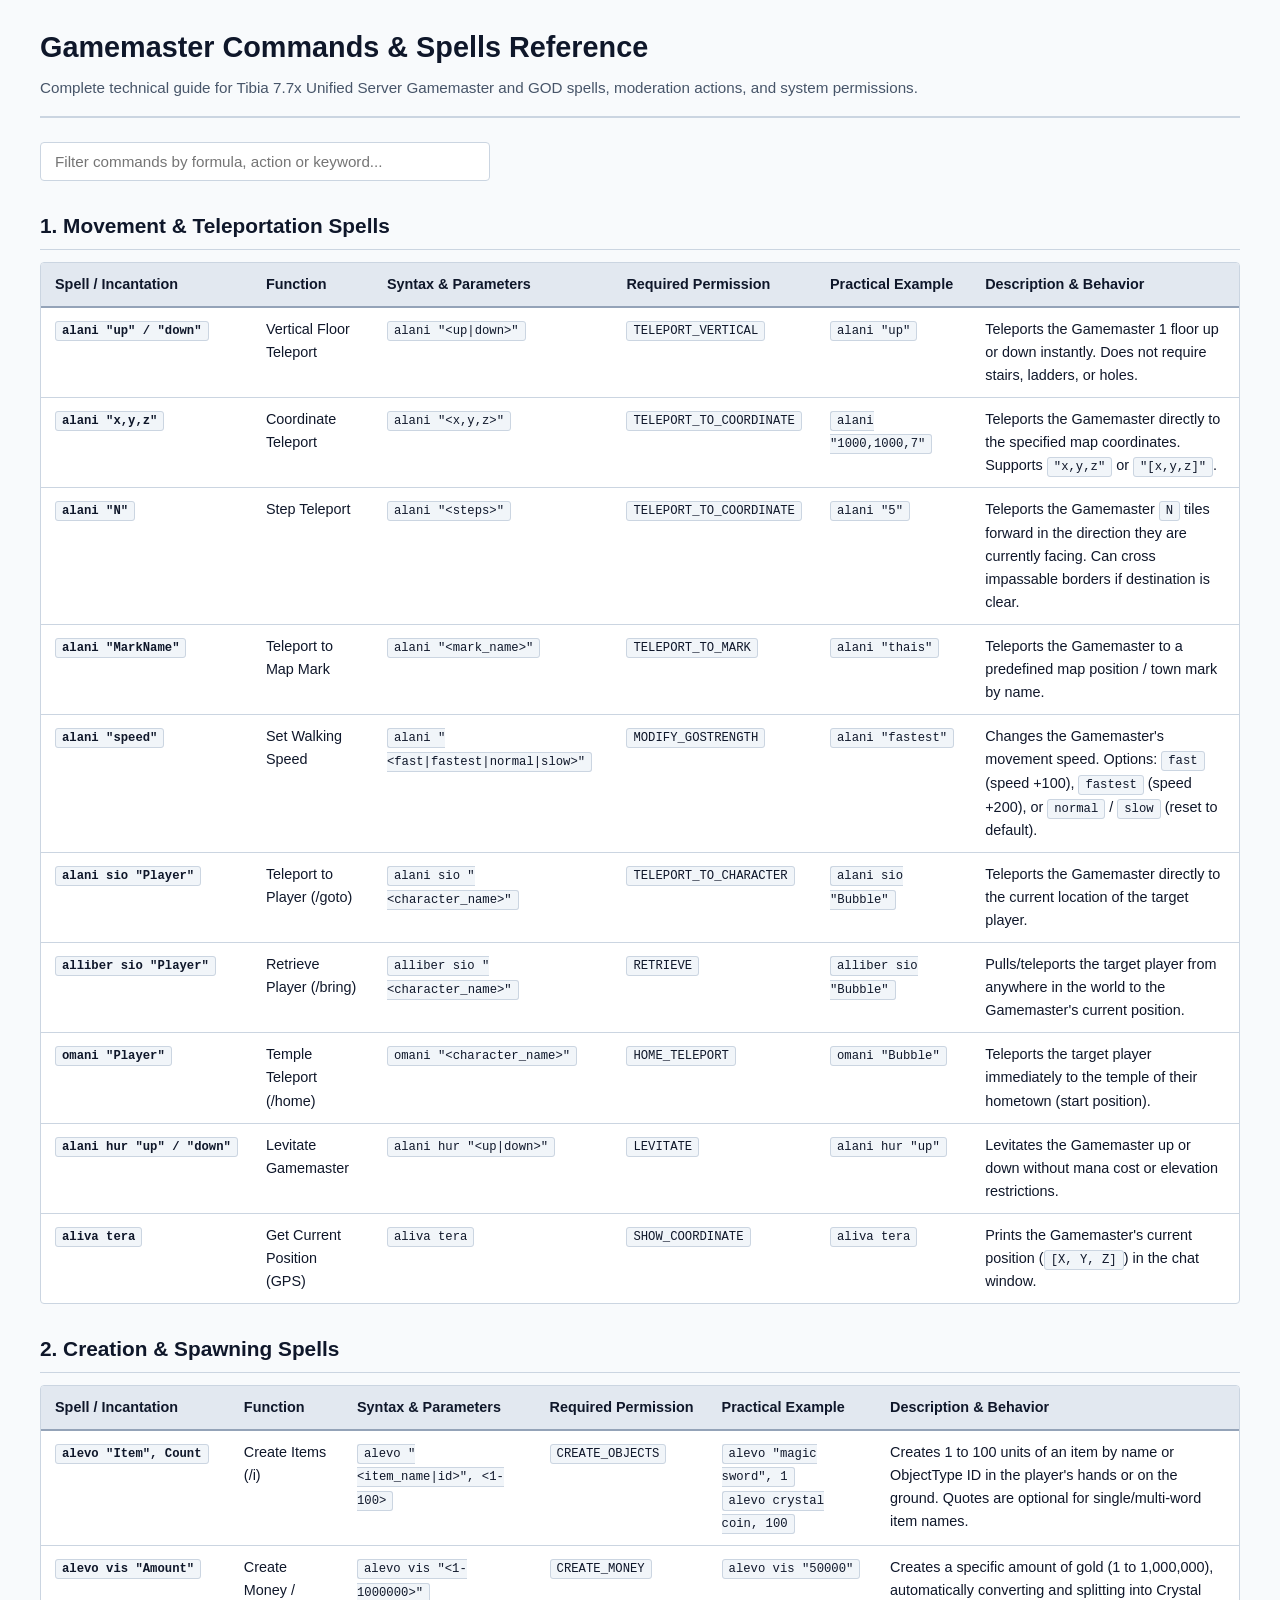
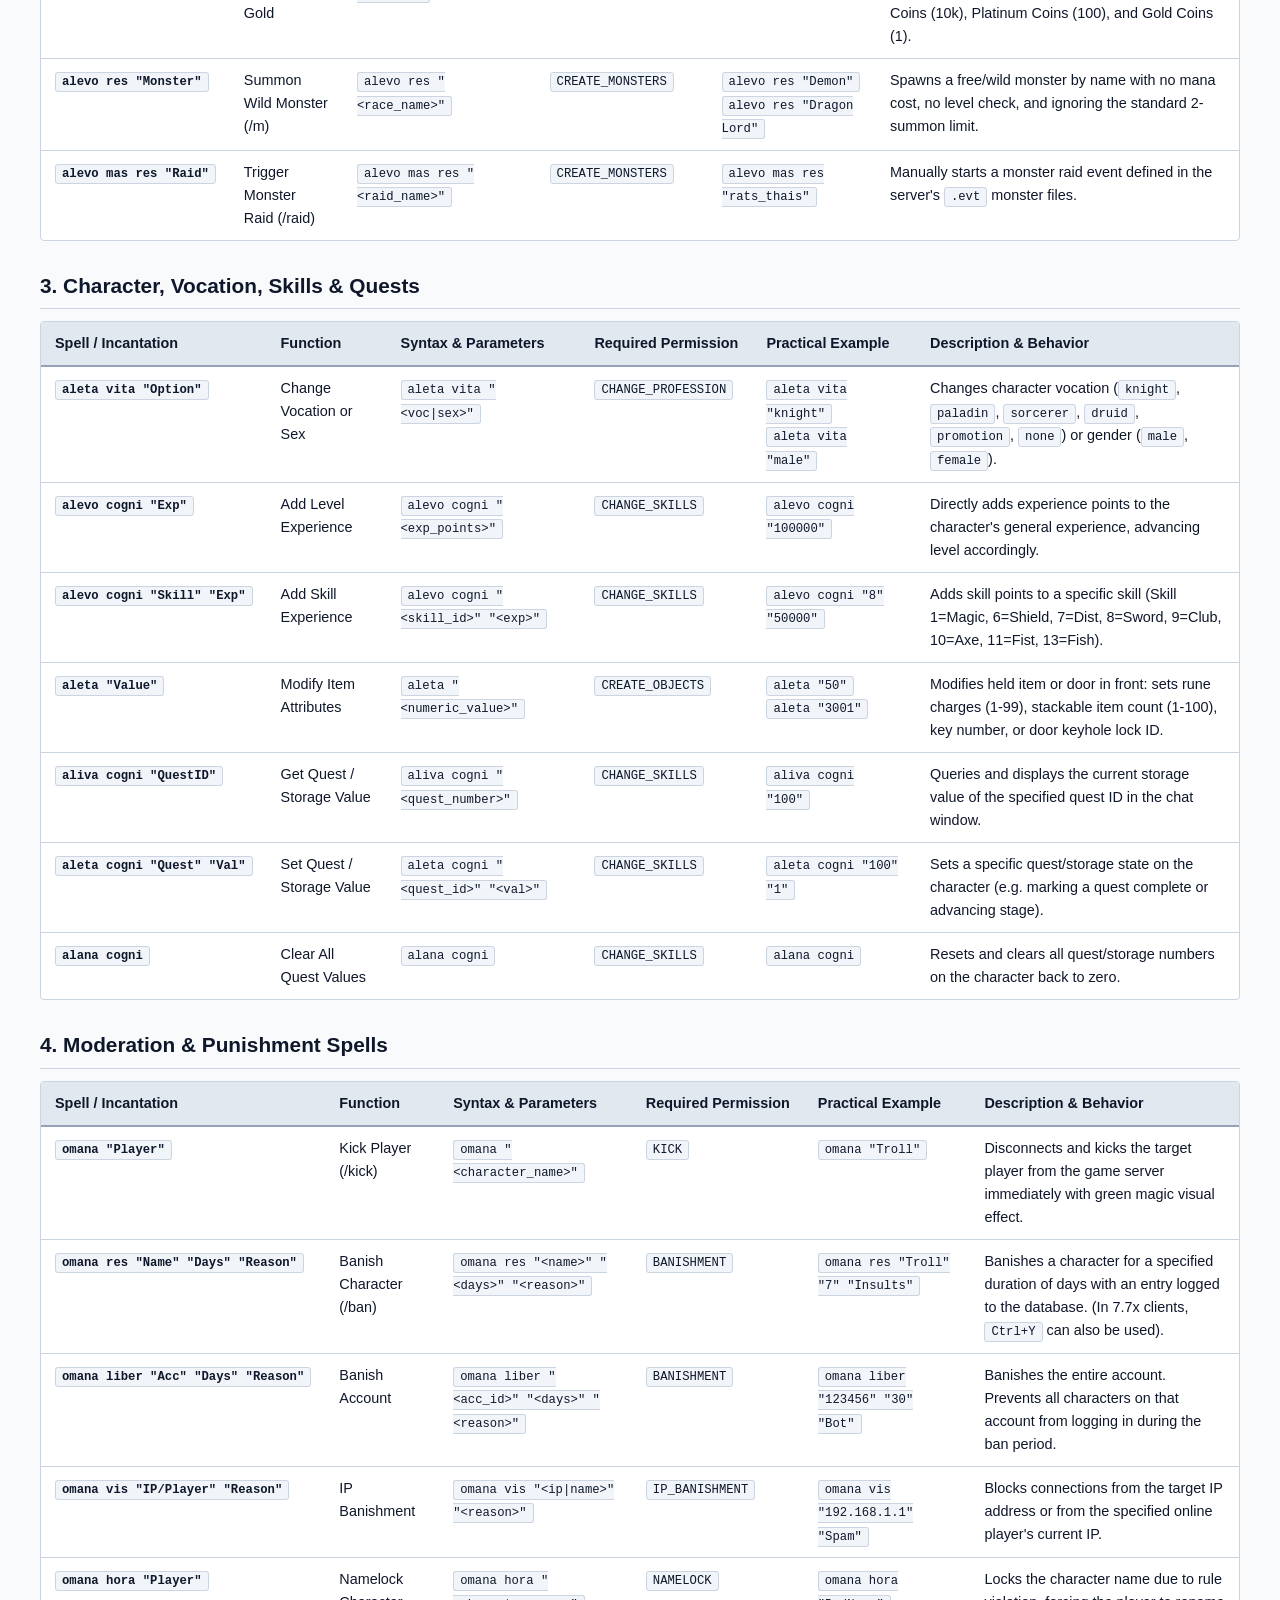
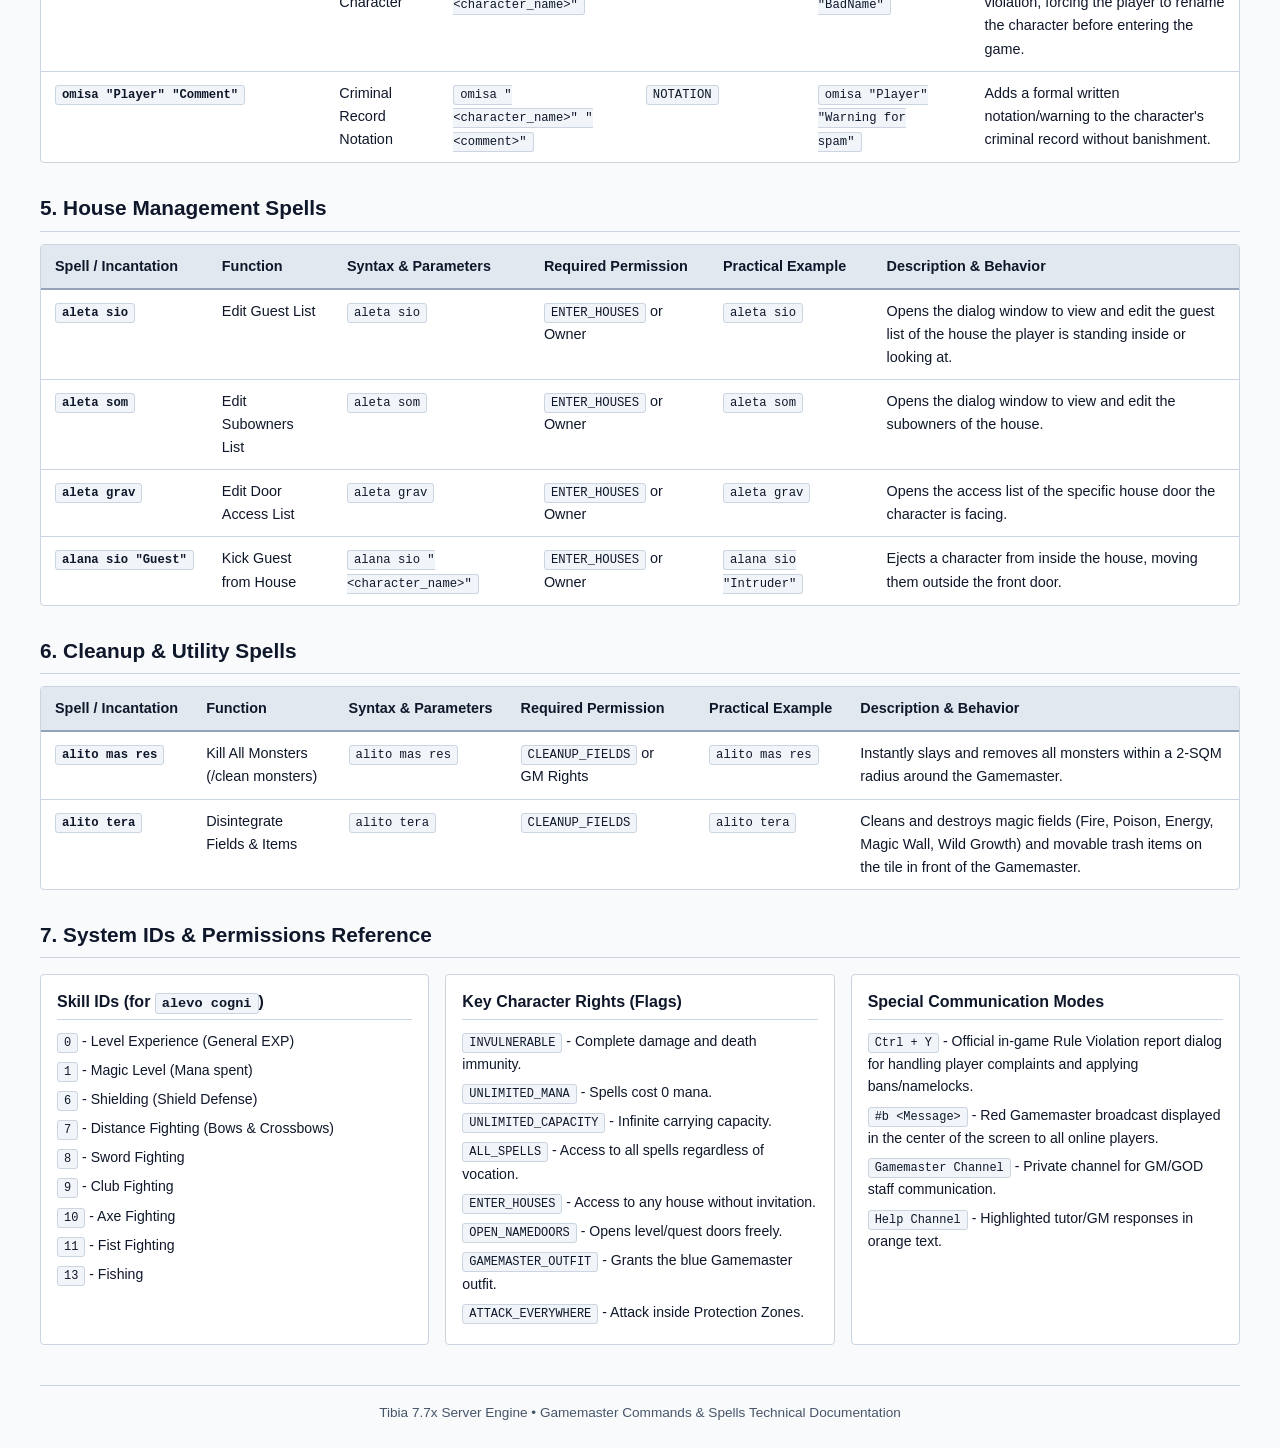
==== docs/gm_commands_guide.html @ 1a080bdd "add: gamemaster commands guide" ====
<!DOCTYPE html>
<html lang="en">
<head>
    <meta charset="UTF-8">
    <meta name="viewport" content="width=device-width, initial-scale=1.0">
    <title>Gamemaster Commands and Spells Reference - Tibia 7.7x Server</title>
    <style>
        :root {
            --bg-body: #f8fafc;
            --bg-card: #ffffff;
            --border-color: #cbd5e1;
            --border-header: #94a3b8;
            --text-main: #0f172a;
            --text-muted: #475569;
            --code-bg: #f1f5f9;
            --code-color: #0f172a;
            --highlight-bg: #e2e8f0;
            --accent: #2563eb;
        }

        @media (prefers-color-scheme: dark) {
            :root {
                --bg-body: #0f172a;
                --bg-card: #1e293b;
                --border-color: #334155;
                --border-header: #475569;
                --text-main: #f8fafc;
                --text-muted: #94a3b8;
                --code-bg: #0f172a;
                --code-color: #38bdf8;
                --highlight-bg: #334155;
                --accent: #60a5fa;
            }
        }

        * {
            box-sizing: border-box;
            margin: 0;
            padding: 0;
        }

        body {
            font-family: -apple-system, BlinkMacSystemFont, "Segoe UI", Roboto, Helvetica, Arial, sans-serif;
            background-color: var(--bg-body);
            color: var(--text-main);
            line-height: 1.6;
            padding: 24px 16px;
        }

        .container {
            max-width: 1200px;
            margin: 0 auto;
        }

        header {
            margin-bottom: 24px;
            padding-bottom: 16px;
            border-bottom: 2px solid var(--border-color);
        }

        h1 {
            font-size: 1.8rem;
            margin-bottom: 6px;
            color: var(--text-main);
        }

        .subtitle {
            color: var(--text-muted);
            font-size: 0.95rem;
        }

        .search-box {
            margin: 16px 0 24px;
        }

        .search-input {
            width: 100%;
            max-width: 450px;
            padding: 10px 14px;
            font-size: 0.95rem;
            border: 1px solid var(--border-color);
            border-radius: 4px;
            background-color: var(--bg-card);
            color: var(--text-main);
        }

        .section-title {
            font-size: 1.3rem;
            margin: 28px 0 12px;
            padding-bottom: 6px;
            border-bottom: 1px solid var(--border-color);
            color: var(--text-main);
        }

        .table-responsive {
            width: 100%;
            overflow-x: auto;
            margin-bottom: 24px;
            border: 1px solid var(--border-color);
            border-radius: 4px;
            background-color: var(--bg-card);
        }

        table {
            width: 100%;
            border-collapse: collapse;
            font-size: 0.9rem;
            text-align: left;
        }

        th {
            background-color: var(--highlight-bg);
            color: var(--text-main);
            padding: 10px 14px;
            font-weight: 600;
            border-bottom: 2px solid var(--border-header);
            white-space: nowrap;
        }

        td {
            padding: 10px 14px;
            border-bottom: 1px solid var(--border-color);
            vertical-align: top;
        }

        tr:last-child td {
            border-bottom: none;
        }

        tr:hover {
            background-color: var(--highlight-bg);
        }

        code {
            font-family: "SFMono-Regular", Consolas, "Liberation Mono", Menlo, Courier, monospace;
            background-color: var(--code-bg);
            color: var(--code-color);
            padding: 2px 6px;
            border-radius: 3px;
            font-size: 0.85em;
            border: 1px solid var(--border-color);
        }

        .formula {
            font-weight: 700;
            white-space: nowrap;
        }

        .note {
            color: var(--text-muted);
            font-size: 0.85rem;
            margin-top: 4px;
        }

        .ref-grid {
            display: grid;
            grid-template-columns: repeat(auto-fit, minmax(280px, 1fr));
            gap: 16px;
            margin-top: 16px;
        }

        .ref-card {
            background-color: var(--bg-card);
            border: 1px solid var(--border-color);
            border-radius: 4px;
            padding: 14px 16px;
        }

        .ref-card h3 {
            font-size: 1rem;
            margin-bottom: 10px;
            border-bottom: 1px solid var(--border-color);
            padding-bottom: 4px;
        }

        .ref-card ul {
            list-style: none;
            font-size: 0.88rem;
        }

        .ref-card li {
            margin-bottom: 6px;
        }

        footer {
            margin-top: 40px;
            padding-top: 16px;
            border-top: 1px solid var(--border-color);
            text-align: center;
            font-size: 0.85rem;
            color: var(--text-muted);
        }
    </style>
</head>
<body>

    <div class="container">
        <header>
            <h1>Gamemaster Commands & Spells Reference</h1>
            <p class="subtitle">Complete technical guide for Tibia 7.7x Unified Server Gamemaster and GOD spells, moderation actions, and system permissions.</p>
        </header>

        <div class="search-box">
            <input type="text" id="searchInput" class="search-input" placeholder="Filter commands by formula, action or keyword..." oninput="filterTable()">
        </div>

        <!-- 1. TELEPORTATION & MOVEMENT -->
        <h2 class="section-title">1. Movement & Teleportation Spells</h2>
        <div class="table-responsive">
            <table class="data-table">
                <thead>
                    <tr>
                        <th>Spell / Incantation</th>
                        <th>Function</th>
                        <th>Syntax & Parameters</th>
                        <th>Required Permission</th>
                        <th>Practical Example</th>
                        <th>Description & Behavior</th>
                    </tr>
                </thead>
                <tbody>
                    <tr>
                        <td class="formula"><code>alani "up" / "down"</code></td>
                        <td>Vertical Floor Teleport</td>
                        <td><code>alani "&lt;up|down&gt;"</code></td>
                        <td><code>TELEPORT_VERTICAL</code></td>
                        <td><code>alani "up"</code></td>
                        <td>Teleports the Gamemaster 1 floor up or down instantly. Does not require stairs, ladders, or holes.</td>
                    </tr>
                    <tr>
                        <td class="formula"><code>alani "x,y,z"</code></td>
                        <td>Coordinate Teleport</td>
                        <td><code>alani "&lt;x,y,z&gt;"</code></td>
                        <td><code>TELEPORT_TO_COORDINATE</code></td>
                        <td><code>alani "1000,1000,7"</code></td>
                        <td>Teleports the Gamemaster directly to the specified map coordinates. Supports <code>"x,y,z"</code> or <code>"[x,y,z]"</code>.</td>
                    </tr>
                    <tr>
                        <td class="formula"><code>alani "N"</code></td>
                        <td>Step Teleport</td>
                        <td><code>alani "&lt;steps&gt;"</code></td>
                        <td><code>TELEPORT_TO_COORDINATE</code></td>
                        <td><code>alani "5"</code></td>
                        <td>Teleports the Gamemaster <code>N</code> tiles forward in the direction they are currently facing. Can cross impassable borders if destination is clear.</td>
                    </tr>
                    <tr>
                        <td class="formula"><code>alani "MarkName"</code></td>
                        <td>Teleport to Map Mark</td>
                        <td><code>alani "&lt;mark_name&gt;"</code></td>
                        <td><code>TELEPORT_TO_MARK</code></td>
                        <td><code>alani "thais"</code></td>
                        <td>Teleports the Gamemaster to a predefined map position / town mark by name.</td>
                    </tr>
                    <tr>
                        <td class="formula"><code>alani "speed"</code></td>
                        <td>Set Walking Speed</td>
                        <td><code>alani "&lt;fast|fastest|normal|slow&gt;"</code></td>
                        <td><code>MODIFY_GOSTRENGTH</code></td>
                        <td><code>alani "fastest"</code></td>
                        <td>Changes the Gamemaster's movement speed. Options: <code>fast</code> (speed +100), <code>fastest</code> (speed +200), or <code>normal</code> / <code>slow</code> (reset to default).</td>
                    </tr>
                    <tr>
                        <td class="formula"><code>alani sio "Player"</code></td>
                        <td>Teleport to Player (/goto)</td>
                        <td><code>alani sio "&lt;character_name&gt;"</code></td>
                        <td><code>TELEPORT_TO_CHARACTER</code></td>
                        <td><code>alani sio "Bubble"</code></td>
                        <td>Teleports the Gamemaster directly to the current location of the target player.</td>
                    </tr>
                    <tr>
                        <td class="formula"><code>alliber sio "Player"</code></td>
                        <td>Retrieve Player (/bring)</td>
                        <td><code>alliber sio "&lt;character_name&gt;"</code></td>
                        <td><code>RETRIEVE</code></td>
                        <td><code>alliber sio "Bubble"</code></td>
                        <td>Pulls/teleports the target player from anywhere in the world to the Gamemaster's current position.</td>
                    </tr>
                    <tr>
                        <td class="formula"><code>omani "Player"</code></td>
                        <td>Temple Teleport (/home)</td>
                        <td><code>omani "&lt;character_name&gt;"</code></td>
                        <td><code>HOME_TELEPORT</code></td>
                        <td><code>omani "Bubble"</code></td>
                        <td>Teleports the target player immediately to the temple of their hometown (start position).</td>
                    </tr>
                    <tr>
                        <td class="formula"><code>alani hur "up" / "down"</code></td>
                        <td>Levitate Gamemaster</td>
                        <td><code>alani hur "&lt;up|down&gt;"</code></td>
                        <td><code>LEVITATE</code></td>
                        <td><code>alani hur "up"</code></td>
                        <td>Levitates the Gamemaster up or down without mana cost or elevation restrictions.</td>
                    </tr>
                    <tr>
                        <td class="formula"><code>aliva tera</code></td>
                        <td>Get Current Position (GPS)</td>
                        <td><code>aliva tera</code></td>
                        <td><code>SHOW_COORDINATE</code></td>
                        <td><code>aliva tera</code></td>
                        <td>Prints the Gamemaster's current position (<code>[X, Y, Z]</code>) in the chat window.</td>
                    </tr>
                </tbody>
            </table>
        </div>

        <!-- 2. CREATION & SPAWNING -->
        <h2 class="section-title">2. Creation & Spawning Spells</h2>
        <div class="table-responsive">
            <table class="data-table">
                <thead>
                    <tr>
                        <th>Spell / Incantation</th>
                        <th>Function</th>
                        <th>Syntax & Parameters</th>
                        <th>Required Permission</th>
                        <th>Practical Example</th>
                        <th>Description & Behavior</th>
                    </tr>
                </thead>
                <tbody>
                    <tr>
                        <td class="formula"><code>alevo "Item", Count</code></td>
                        <td>Create Items (/i)</td>
                        <td><code>alevo "&lt;item_name|id&gt;", &lt;1-100&gt;</code></td>
                        <td><code>CREATE_OBJECTS</code></td>
                        <td><code>alevo "magic sword", 1</code><br><code>alevo crystal coin, 100</code></td>
                        <td>Creates 1 to 100 units of an item by name or ObjectType ID in the player's hands or on the ground. Quotes are optional for single/multi-word item names.</td>
                    </tr>
                    <tr>
                        <td class="formula"><code>alevo vis "Amount"</code></td>
                        <td>Create Money / Gold</td>
                        <td><code>alevo vis "&lt;1-1000000&gt;"</code></td>
                        <td><code>CREATE_MONEY</code></td>
                        <td><code>alevo vis "50000"</code></td>
                        <td>Creates a specific amount of gold (1 to 1,000,000), automatically converting and splitting into Crystal Coins (10k), Platinum Coins (100), and Gold Coins (1).</td>
                    </tr>
                    <tr>
                        <td class="formula"><code>alevo res "Monster"</code></td>
                        <td>Summon Wild Monster (/m)</td>
                        <td><code>alevo res "&lt;race_name&gt;"</code></td>
                        <td><code>CREATE_MONSTERS</code></td>
                        <td><code>alevo res "Demon"</code><br><code>alevo res "Dragon Lord"</code></td>
                        <td>Spawns a free/wild monster by name with no mana cost, no level check, and ignoring the standard 2-summon limit.</td>
                    </tr>
                    <tr>
                        <td class="formula"><code>alevo mas res "Raid"</code></td>
                        <td>Trigger Monster Raid (/raid)</td>
                        <td><code>alevo mas res "&lt;raid_name&gt;"</code></td>
                        <td><code>CREATE_MONSTERS</code></td>
                        <td><code>alevo mas res "rats_thais"</code></td>
                        <td>Manually starts a monster raid event defined in the server's <code>.evt</code> monster files.</td>
                    </tr>
                </tbody>
            </table>
        </div>

        <!-- 3. CHARACTER, VOCATION, SKILLS & QUESTS -->
        <h2 class="section-title">3. Character, Vocation, Skills & Quests</h2>
        <div class="table-responsive">
            <table class="data-table">
                <thead>
                    <tr>
                        <th>Spell / Incantation</th>
                        <th>Function</th>
                        <th>Syntax & Parameters</th>
                        <th>Required Permission</th>
                        <th>Practical Example</th>
                        <th>Description & Behavior</th>
                    </tr>
                </thead>
                <tbody>
                    <tr>
                        <td class="formula"><code>aleta vita "Option"</code></td>
                        <td>Change Vocation or Sex</td>
                        <td><code>aleta vita "&lt;voc|sex&gt;"</code></td>
                        <td><code>CHANGE_PROFESSION</code></td>
                        <td><code>aleta vita "knight"</code><br><code>aleta vita "male"</code></td>
                        <td>Changes character vocation (<code>knight</code>, <code>paladin</code>, <code>sorcerer</code>, <code>druid</code>, <code>promotion</code>, <code>none</code>) or gender (<code>male</code>, <code>female</code>).</td>
                    </tr>
                    <tr>
                        <td class="formula"><code>alevo cogni "Exp"</code></td>
                        <td>Add Level Experience</td>
                        <td><code>alevo cogni "&lt;exp_points&gt;"</code></td>
                        <td><code>CHANGE_SKILLS</code></td>
                        <td><code>alevo cogni "100000"</code></td>
                        <td>Directly adds experience points to the character's general experience, advancing level accordingly.</td>
                    </tr>
                    <tr>
                        <td class="formula"><code>alevo cogni "Skill" "Exp"</code></td>
                        <td>Add Skill Experience</td>
                        <td><code>alevo cogni "&lt;skill_id&gt;" "&lt;exp&gt;"</code></td>
                        <td><code>CHANGE_SKILLS</code></td>
                        <td><code>alevo cogni "8" "50000"</code></td>
                        <td>Adds skill points to a specific skill (Skill 1=Magic, 6=Shield, 7=Dist, 8=Sword, 9=Club, 10=Axe, 11=Fist, 13=Fish).</td>
                    </tr>
                    <tr>
                        <td class="formula"><code>aleta "Value"</code></td>
                        <td>Modify Item Attributes</td>
                        <td><code>aleta "&lt;numeric_value&gt;"</code></td>
                        <td><code>CREATE_OBJECTS</code></td>
                        <td><code>aleta "50"</code><br><code>aleta "3001"</code></td>
                        <td>Modifies held item or door in front: sets rune charges (1-99), stackable item count (1-100), key number, or door keyhole lock ID.</td>
                    </tr>
                    <tr>
                        <td class="formula"><code>aliva cogni "QuestID"</code></td>
                        <td>Get Quest / Storage Value</td>
                        <td><code>aliva cogni "&lt;quest_number&gt;"</code></td>
                        <td><code>CHANGE_SKILLS</code></td>
                        <td><code>aliva cogni "100"</code></td>
                        <td>Queries and displays the current storage value of the specified quest ID in the chat window.</td>
                    </tr>
                    <tr>
                        <td class="formula"><code>aleta cogni "Quest" "Val"</code></td>
                        <td>Set Quest / Storage Value</td>
                        <td><code>aleta cogni "&lt;quest_id&gt;" "&lt;val&gt;"</code></td>
                        <td><code>CHANGE_SKILLS</code></td>
                        <td><code>aleta cogni "100" "1"</code></td>
                        <td>Sets a specific quest/storage state on the character (e.g. marking a quest complete or advancing stage).</td>
                    </tr>
                    <tr>
                        <td class="formula"><code>alana cogni</code></td>
                        <td>Clear All Quest Values</td>
                        <td><code>alana cogni</code></td>
                        <td><code>CHANGE_SKILLS</code></td>
                        <td><code>alana cogni</code></td>
                        <td>Resets and clears all quest/storage numbers on the character back to zero.</td>
                    </tr>
                </tbody>
            </table>
        </div>

        <!-- 4. MODERATION & PUNISHMENT -->
        <h2 class="section-title">4. Moderation & Punishment Spells</h2>
        <div class="table-responsive">
            <table class="data-table">
                <thead>
                    <tr>
                        <th>Spell / Incantation</th>
                        <th>Function</th>
                        <th>Syntax & Parameters</th>
                        <th>Required Permission</th>
                        <th>Practical Example</th>
                        <th>Description & Behavior</th>
                    </tr>
                </thead>
                <tbody>
                    <tr>
                        <td class="formula"><code>omana "Player"</code></td>
                        <td>Kick Player (/kick)</td>
                        <td><code>omana "&lt;character_name&gt;"</code></td>
                        <td><code>KICK</code></td>
                        <td><code>omana "Troll"</code></td>
                        <td>Disconnects and kicks the target player from the game server immediately with green magic visual effect.</td>
                    </tr>
                    <tr>
                        <td class="formula"><code>omana res "Name" "Days" "Reason"</code></td>
                        <td>Banish Character (/ban)</td>
                        <td><code>omana res "&lt;name&gt;" "&lt;days&gt;" "&lt;reason&gt;"</code></td>
                        <td><code>BANISHMENT</code></td>
                        <td><code>omana res "Troll" "7" "Insults"</code></td>
                        <td>Banishes a character for a specified duration of days with an entry logged to the database. (In 7.7x clients, <code>Ctrl+Y</code> can also be used).</td>
                    </tr>
                    <tr>
                        <td class="formula"><code>omana liber "Acc" "Days" "Reason"</code></td>
                        <td>Banish Account</td>
                        <td><code>omana liber "&lt;acc_id&gt;" "&lt;days&gt;" "&lt;reason&gt;"</code></td>
                        <td><code>BANISHMENT</code></td>
                        <td><code>omana liber "123456" "30" "Bot"</code></td>
                        <td>Banishes the entire account. Prevents all characters on that account from logging in during the ban period.</td>
                    </tr>
                    <tr>
                        <td class="formula"><code>omana vis "IP/Player" "Reason"</code></td>
                        <td>IP Banishment</td>
                        <td><code>omana vis "&lt;ip|name&gt;" "&lt;reason&gt;"</code></td>
                        <td><code>IP_BANISHMENT</code></td>
                        <td><code>omana vis "192.168.1.1" "Spam"</code></td>
                        <td>Blocks connections from the target IP address or from the specified online player's current IP.</td>
                    </tr>
                    <tr>
                        <td class="formula"><code>omana hora "Player"</code></td>
                        <td>Namelock Character</td>
                        <td><code>omana hora "&lt;character_name&gt;"</code></td>
                        <td><code>NAMELOCK</code></td>
                        <td><code>omana hora "BadName"</code></td>
                        <td>Locks the character name due to rule violation, forcing the player to rename the character before entering the game.</td>
                    </tr>
                    <tr>
                        <td class="formula"><code>omisa "Player" "Comment"</code></td>
                        <td>Criminal Record Notation</td>
                        <td><code>omisa "&lt;character_name&gt;" "&lt;comment&gt;"</code></td>
                        <td><code>NOTATION</code></td>
                        <td><code>omisa "Player" "Warning for spam"</code></td>
                        <td>Adds a formal written notation/warning to the character's criminal record without banishment.</td>
                    </tr>
                </tbody>
            </table>
        </div>

        <!-- 5. HOUSE MANAGEMENT -->
        <h2 class="section-title">5. House Management Spells</h2>
        <div class="table-responsive">
            <table class="data-table">
                <thead>
                    <tr>
                        <th>Spell / Incantation</th>
                        <th>Function</th>
                        <th>Syntax & Parameters</th>
                        <th>Required Permission</th>
                        <th>Practical Example</th>
                        <th>Description & Behavior</th>
                    </tr>
                </thead>
                <tbody>
                    <tr>
                        <td class="formula"><code>aleta sio</code></td>
                        <td>Edit Guest List</td>
                        <td><code>aleta sio</code></td>
                        <td><code>ENTER_HOUSES</code> or Owner</td>
                        <td><code>aleta sio</code></td>
                        <td>Opens the dialog window to view and edit the guest list of the house the player is standing inside or looking at.</td>
                    </tr>
                    <tr>
                        <td class="formula"><code>aleta som</code></td>
                        <td>Edit Subowners List</td>
                        <td><code>aleta som</code></td>
                        <td><code>ENTER_HOUSES</code> or Owner</td>
                        <td><code>aleta som</code></td>
                        <td>Opens the dialog window to view and edit the subowners of the house.</td>
                    </tr>
                    <tr>
                        <td class="formula"><code>aleta grav</code></td>
                        <td>Edit Door Access List</td>
                        <td><code>aleta grav</code></td>
                        <td><code>ENTER_HOUSES</code> or Owner</td>
                        <td><code>aleta grav</code></td>
                        <td>Opens the access list of the specific house door the character is facing.</td>
                    </tr>
                    <tr>
                        <td class="formula"><code>alana sio "Guest"</code></td>
                        <td>Kick Guest from House</td>
                        <td><code>alana sio "&lt;character_name&gt;"</code></td>
                        <td><code>ENTER_HOUSES</code> or Owner</td>
                        <td><code>alana sio "Intruder"</code></td>
                        <td>Ejects a character from inside the house, moving them outside the front door.</td>
                    </tr>
                </tbody>
            </table>
        </div>

        <!-- 6. CLEANUP & UTILITIES -->
        <h2 class="section-title">6. Cleanup & Utility Spells</h2>
        <div class="table-responsive">
            <table class="data-table">
                <thead>
                    <tr>
                        <th>Spell / Incantation</th>
                        <th>Function</th>
                        <th>Syntax & Parameters</th>
                        <th>Required Permission</th>
                        <th>Practical Example</th>
                        <th>Description & Behavior</th>
                    </tr>
                </thead>
                <tbody>
                    <tr>
                        <td class="formula"><code>alito mas res</code></td>
                        <td>Kill All Monsters (/clean monsters)</td>
                        <td><code>alito mas res</code></td>
                        <td><code>CLEANUP_FIELDS</code> or GM Rights</td>
                        <td><code>alito mas res</code></td>
                        <td>Instantly slays and removes all monsters within a 2-SQM radius around the Gamemaster.</td>
                    </tr>
                    <tr>
                        <td class="formula"><code>alito tera</code></td>
                        <td>Disintegrate Fields & Items</td>
                        <td><code>alito tera</code></td>
                        <td><code>CLEANUP_FIELDS</code></td>
                        <td><code>alito tera</code></td>
                        <td>Cleans and destroys magic fields (Fire, Poison, Energy, Magic Wall, Wild Growth) and movable trash items on the tile in front of the Gamemaster.</td>
                    </tr>
                </tbody>
            </table>
        </div>

        <!-- 7. TECHNICAL REFERENCE -->
        <h2 class="section-title">7. System IDs & Permissions Reference</h2>
        <div class="ref-grid">
            <div class="ref-card">
                <h3>Skill IDs (for <code>alevo cogni</code>)</h3>
                <ul>
                    <li><code>0</code> - Level Experience (General EXP)</li>
                    <li><code>1</code> - Magic Level (Mana spent)</li>
                    <li><code>6</code> - Shielding (Shield Defense)</li>
                    <li><code>7</code> - Distance Fighting (Bows & Crossbows)</li>
                    <li><code>8</code> - Sword Fighting</li>
                    <li><code>9</code> - Club Fighting</li>
                    <li><code>10</code> - Axe Fighting</li>
                    <li><code>11</code> - Fist Fighting</li>
                    <li><code>13</code> - Fishing</li>
                </ul>
            </div>

            <div class="ref-card">
                <h3>Key Character Rights (Flags)</h3>
                <ul>
                    <li><code>INVULNERABLE</code> - Complete damage and death immunity.</li>
                    <li><code>UNLIMITED_MANA</code> - Spells cost 0 mana.</li>
                    <li><code>UNLIMITED_CAPACITY</code> - Infinite carrying capacity.</li>
                    <li><code>ALL_SPELLS</code> - Access to all spells regardless of vocation.</li>
                    <li><code>ENTER_HOUSES</code> - Access to any house without invitation.</li>
                    <li><code>OPEN_NAMEDOORS</code> - Opens level/quest doors freely.</li>
                    <li><code>GAMEMASTER_OUTFIT</code> - Grants the blue Gamemaster outfit.</li>
                    <li><code>ATTACK_EVERYWHERE</code> - Attack inside Protection Zones.</li>
                </ul>
            </div>

            <div class="ref-card">
                <h3>Special Communication Modes</h3>
                <ul>
                    <li><code>Ctrl + Y</code> - Official in-game Rule Violation report dialog for handling player complaints and applying bans/namelocks.</li>
                    <li><code>#b &lt;Message&gt;</code> - Red Gamemaster broadcast displayed in the center of the screen to all online players.</li>
                    <li><code>Gamemaster Channel</code> - Private channel for GM/GOD staff communication.</li>
                    <li><code>Help Channel</code> - Highlighted tutor/GM responses in orange text.</li>
                </ul>
            </div>
        </div>

        <footer>
            <p>Tibia 7.7x Server Engine &bull; Gamemaster Commands & Spells Technical Documentation</p>
        </footer>
    </div>

    <script>
        function filterTable() {
            const query = document.getElementById('searchInput').value.trim().toLowerCase();
            const tables = document.querySelectorAll('.data-table tbody');

            tables.forEach(tbody => {
                const rows = tbody.querySelectorAll('tr');
                rows.forEach(row => {
                    const text = row.textContent.toLowerCase();
                    row.style.display = (query === '' || text.includes(query)) ? '' : 'none';
                });
            });
        }
    </script>
</body>
</html>
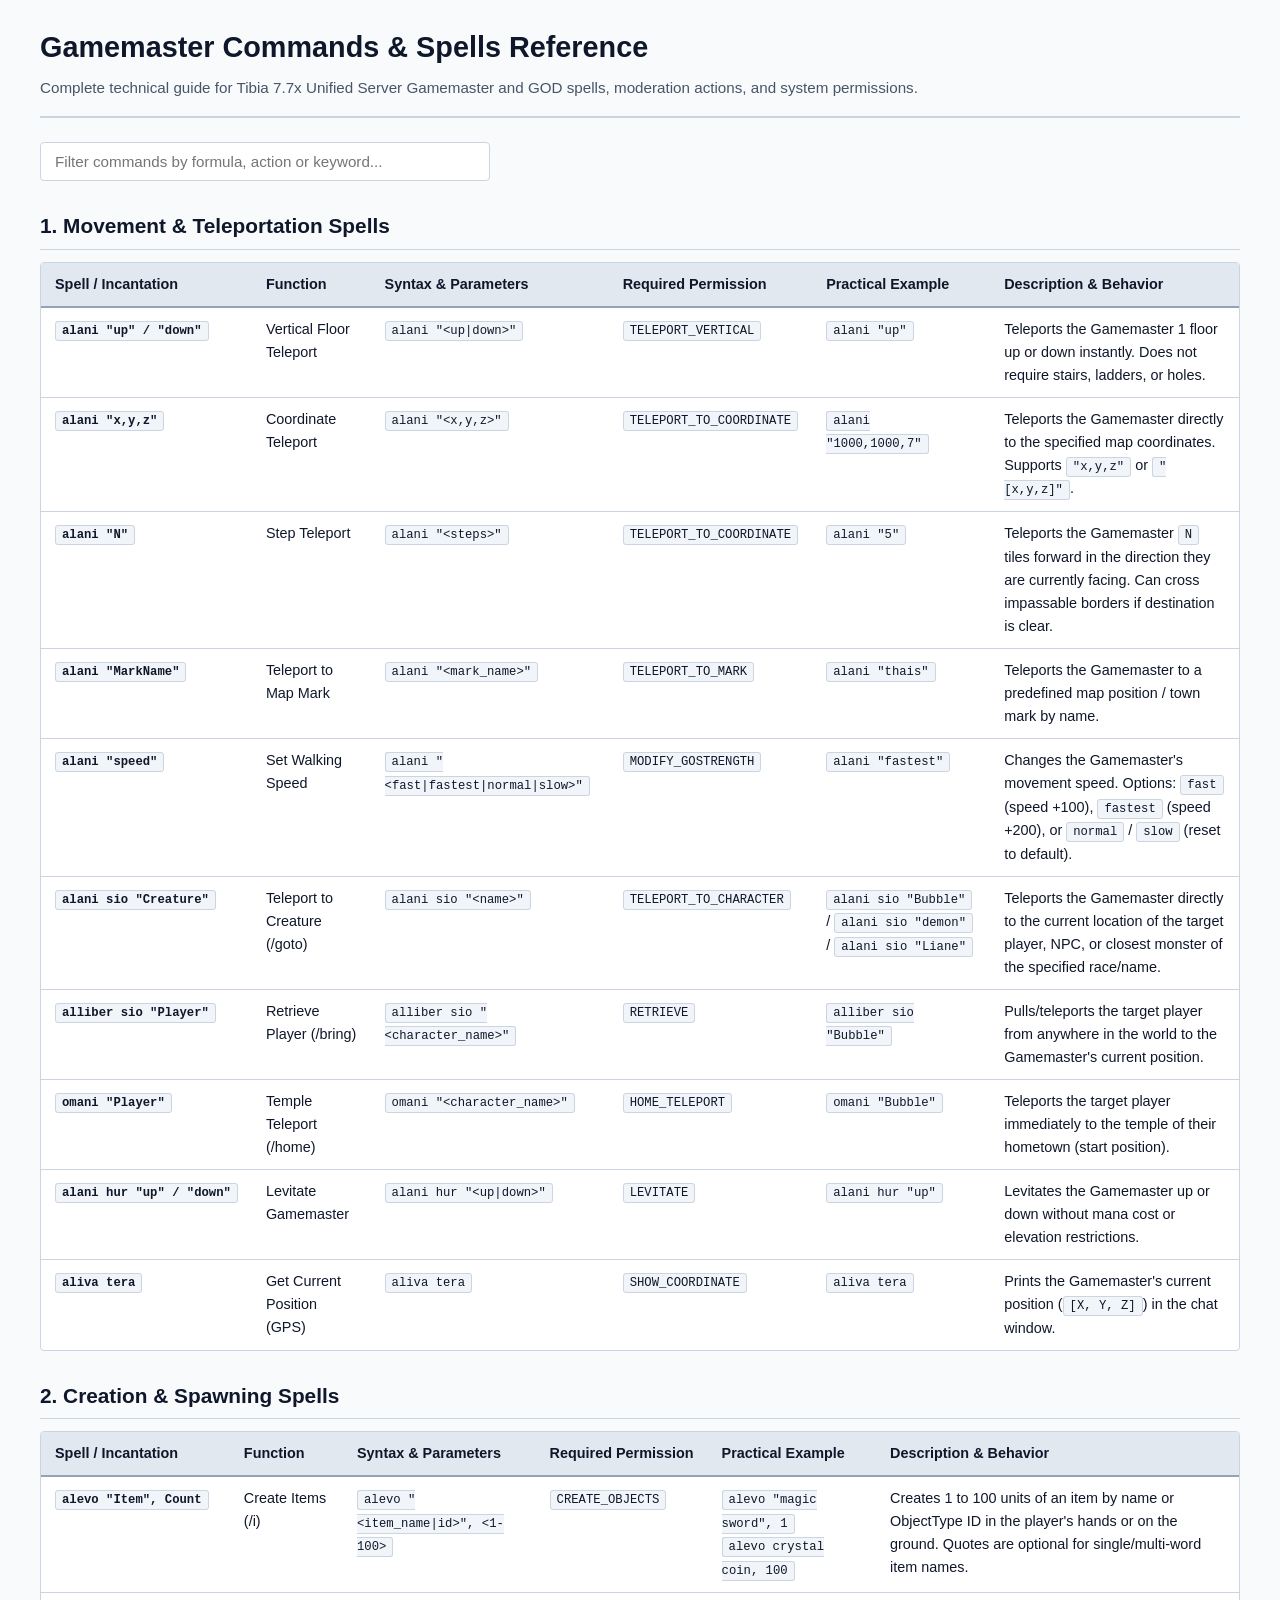
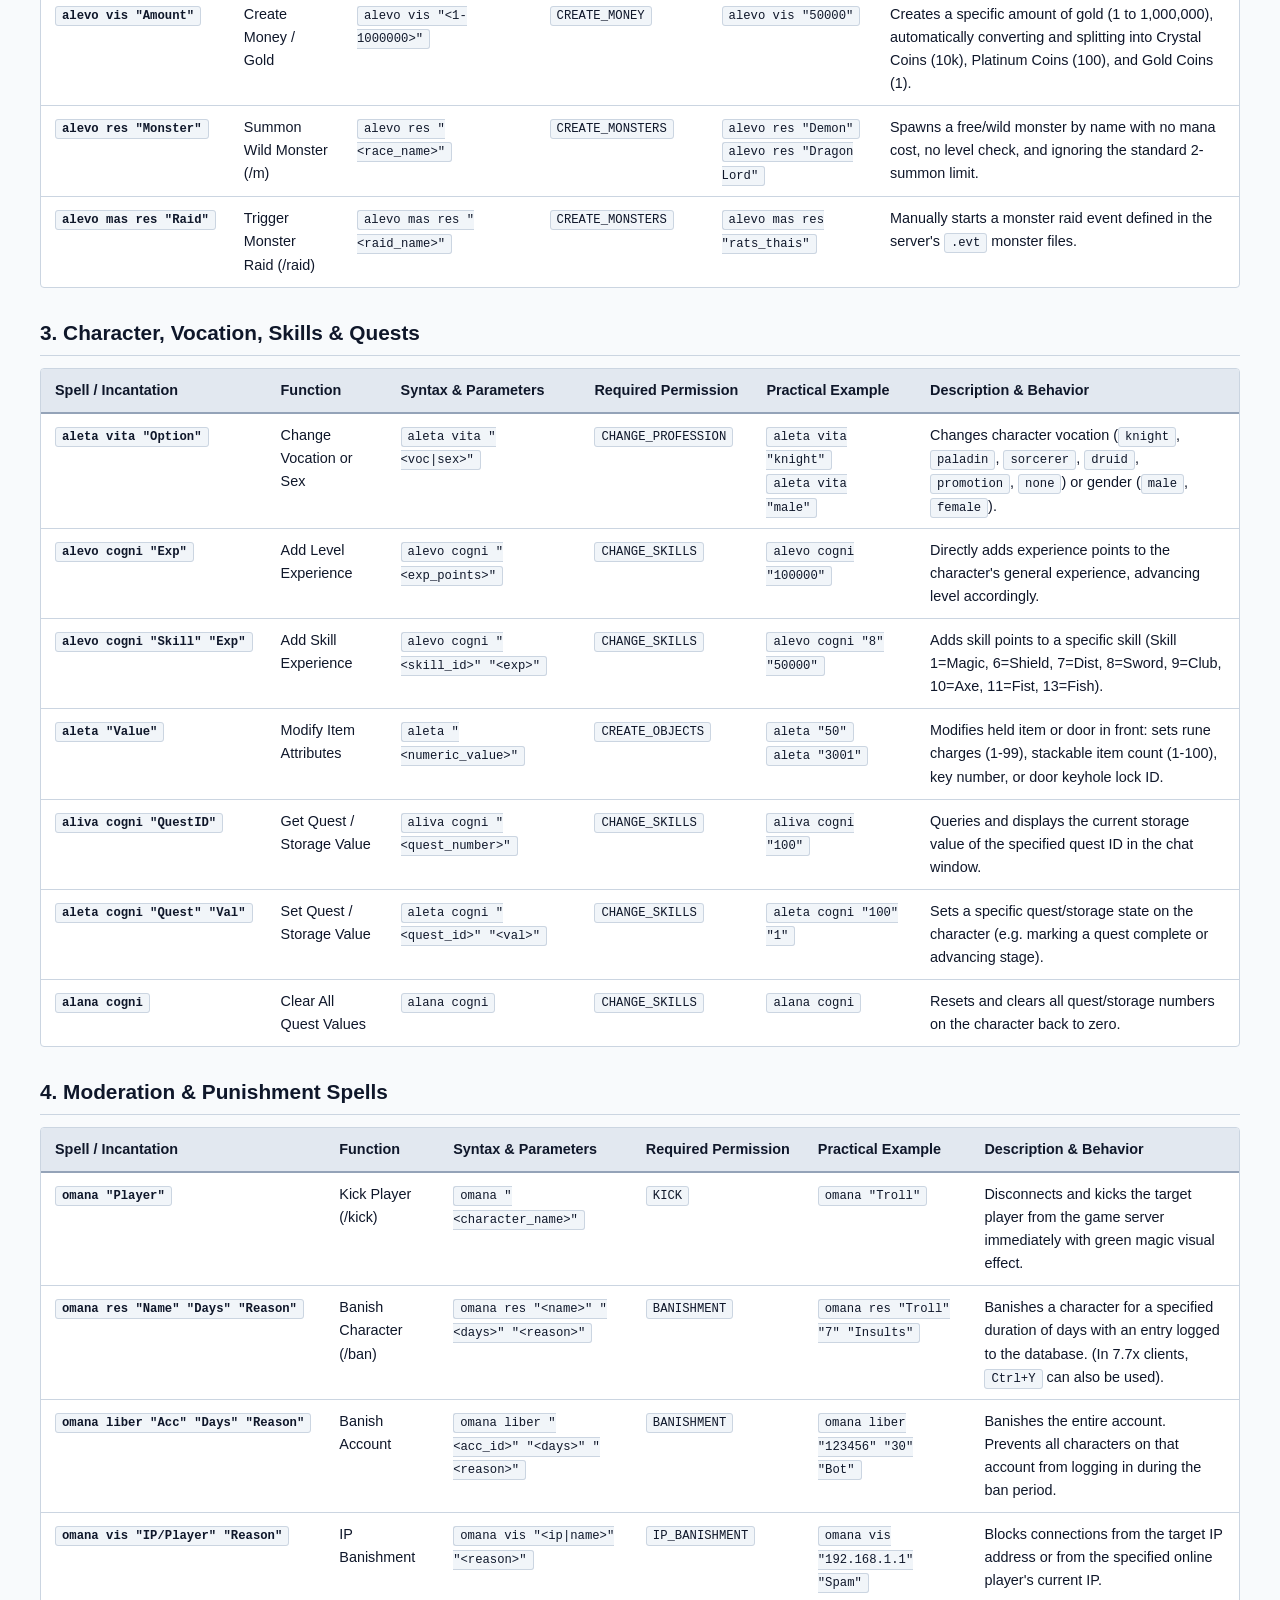
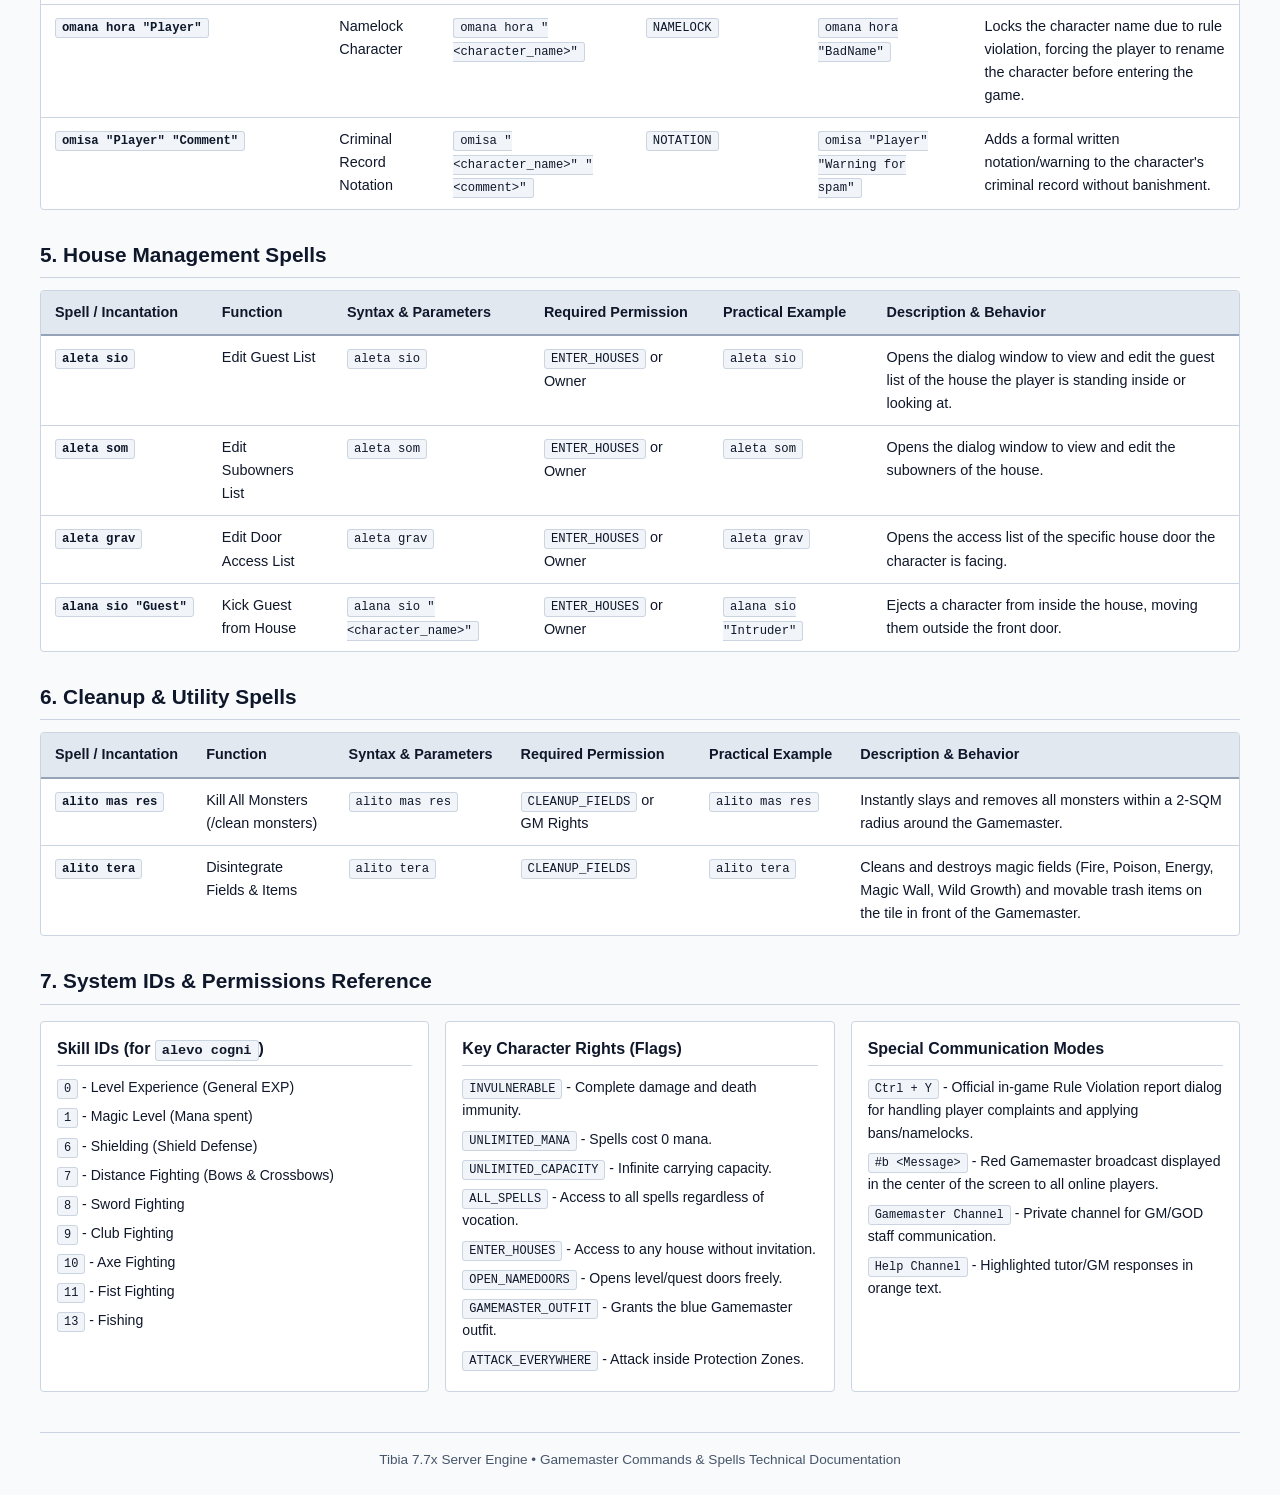
==== commit 357d18e2: "feat(magic): allow teleporting to monsters and NPCs via alani sio - Implement IdentifyCreature in cr" ====
--- a/docs/gm_commands_guide.html
+++ b/docs/gm_commands_guide.html
@@ -260,12 +260,12 @@
                         <td>Changes the Gamemaster's movement speed. Options: <code>fast</code> (speed +100), <code>fastest</code> (speed +200), or <code>normal</code> / <code>slow</code> (reset to default).</td>
                     </tr>
                     <tr>
-                        <td class="formula"><code>alani sio "Player"</code></td>
-                        <td>Teleport to Player (/goto)</td>
-                        <td><code>alani sio "&lt;character_name&gt;"</code></td>
+                        <td class="formula"><code>alani sio "Creature"</code></td>
+                        <td>Teleport to Creature (/goto)</td>
+                        <td><code>alani sio "&lt;name&gt;"</code></td>
                         <td><code>TELEPORT_TO_CHARACTER</code></td>
-                        <td><code>alani sio "Bubble"</code></td>
-                        <td>Teleports the Gamemaster directly to the current location of the target player.</td>
+                        <td><code>alani sio "Bubble"</code> / <code>alani sio "demon"</code> / <code>alani sio "Liane"</code></td>
+                        <td>Teleports the Gamemaster directly to the current location of the target player, NPC, or closest monster of the specified race/name.</td>
                     </tr>
                     <tr>
                         <td class="formula"><code>alliber sio "Player"</code></td>
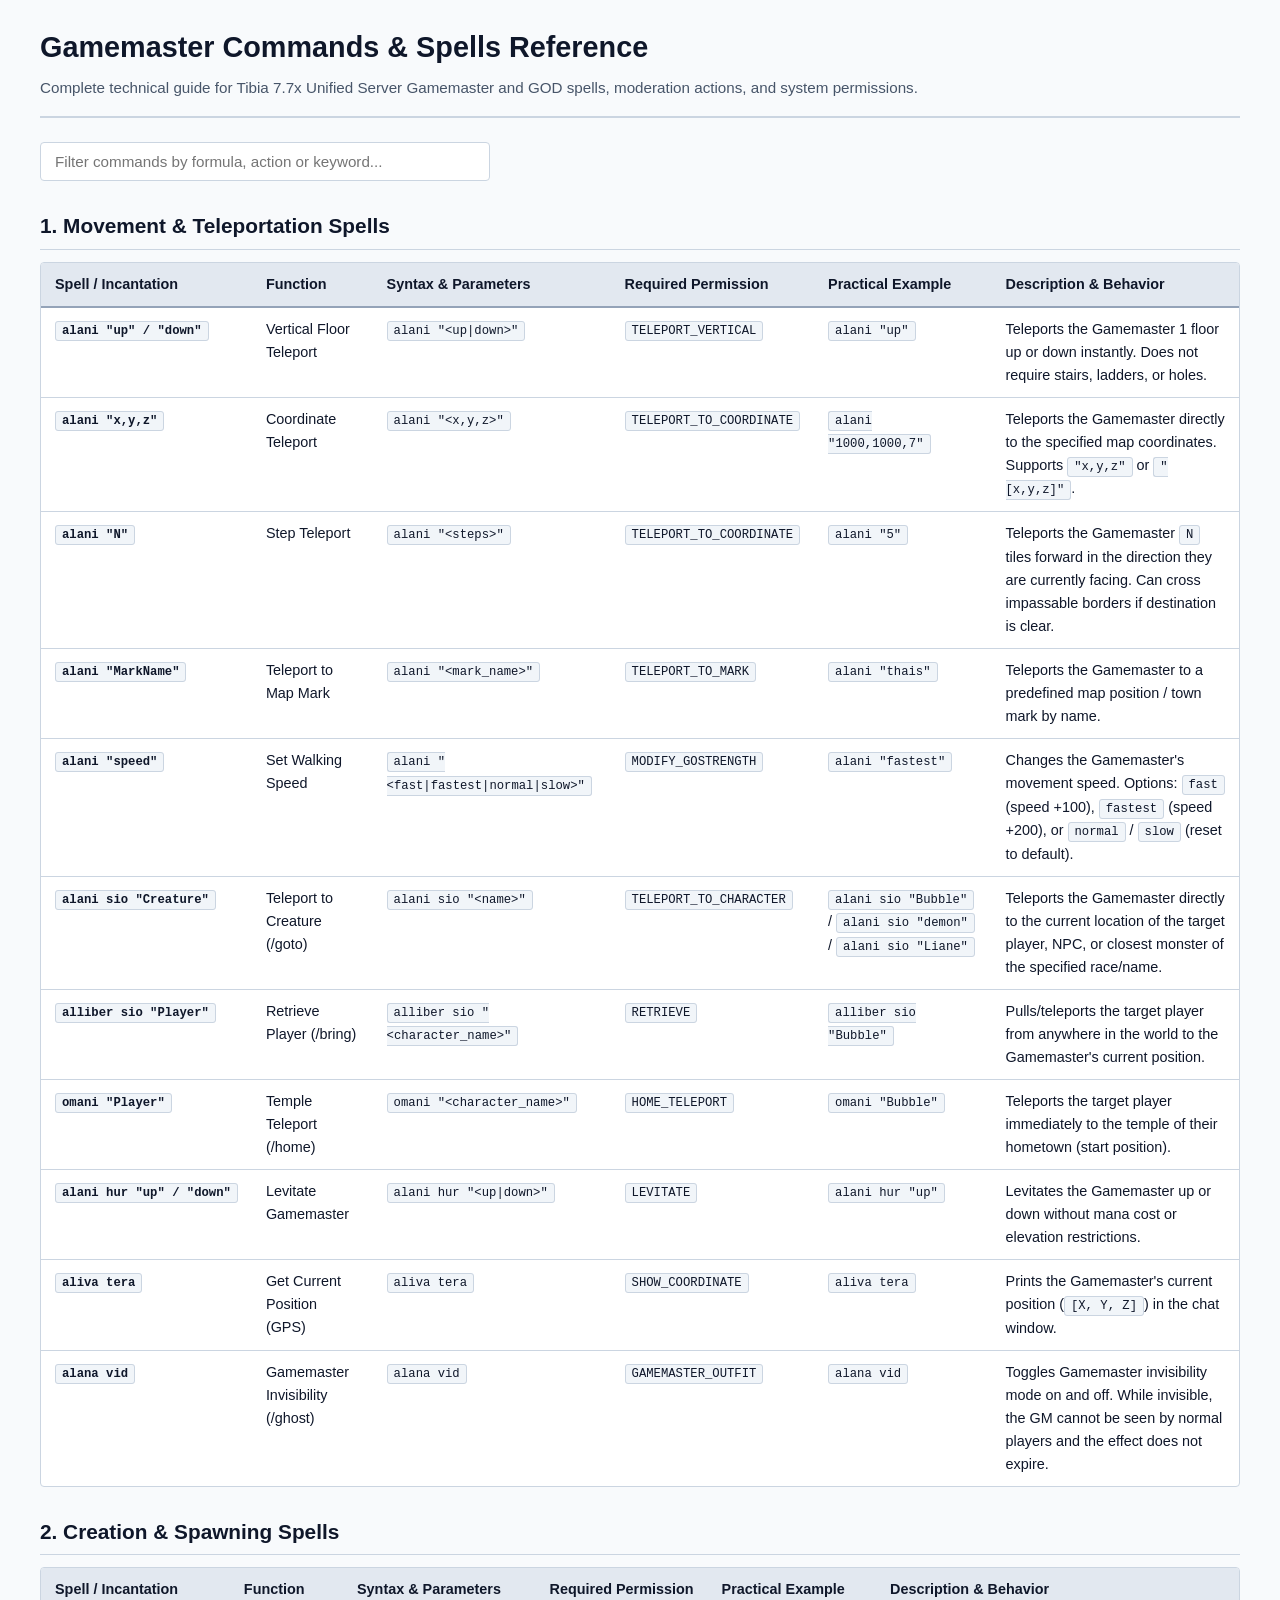
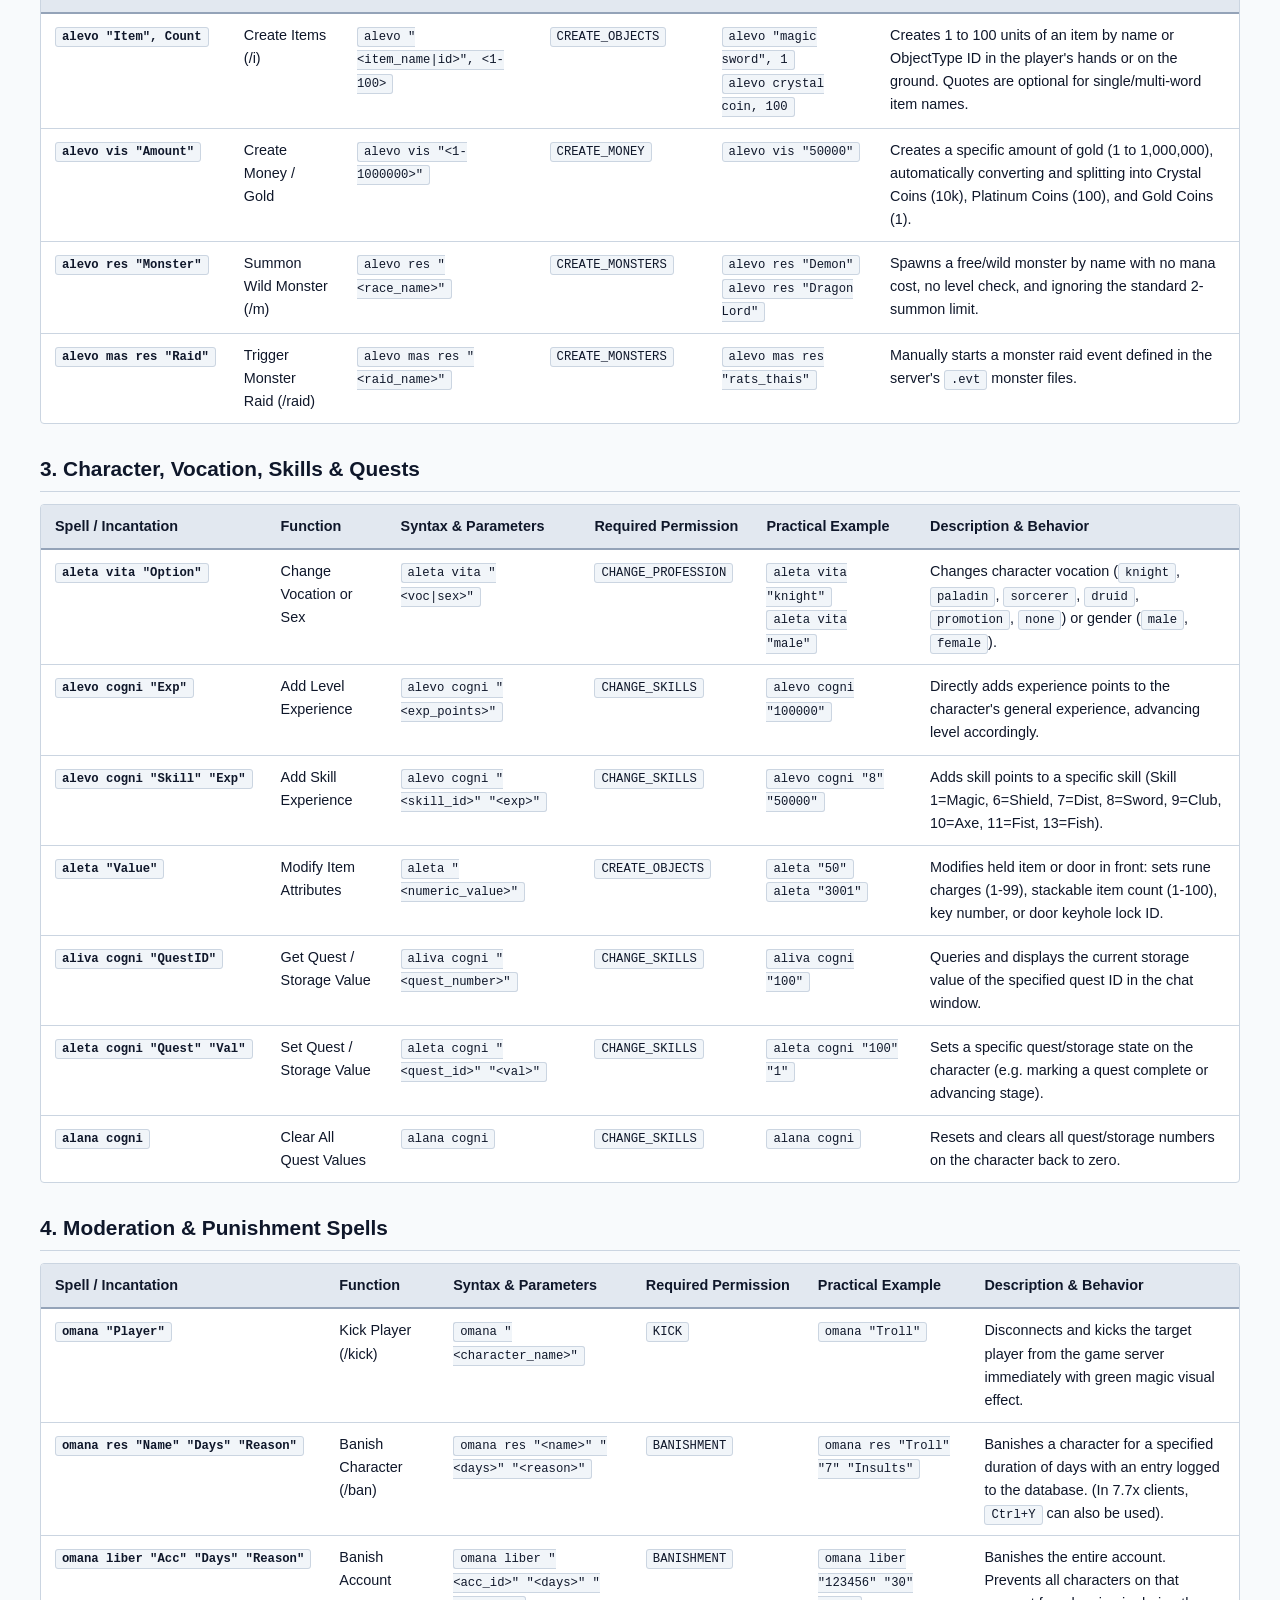
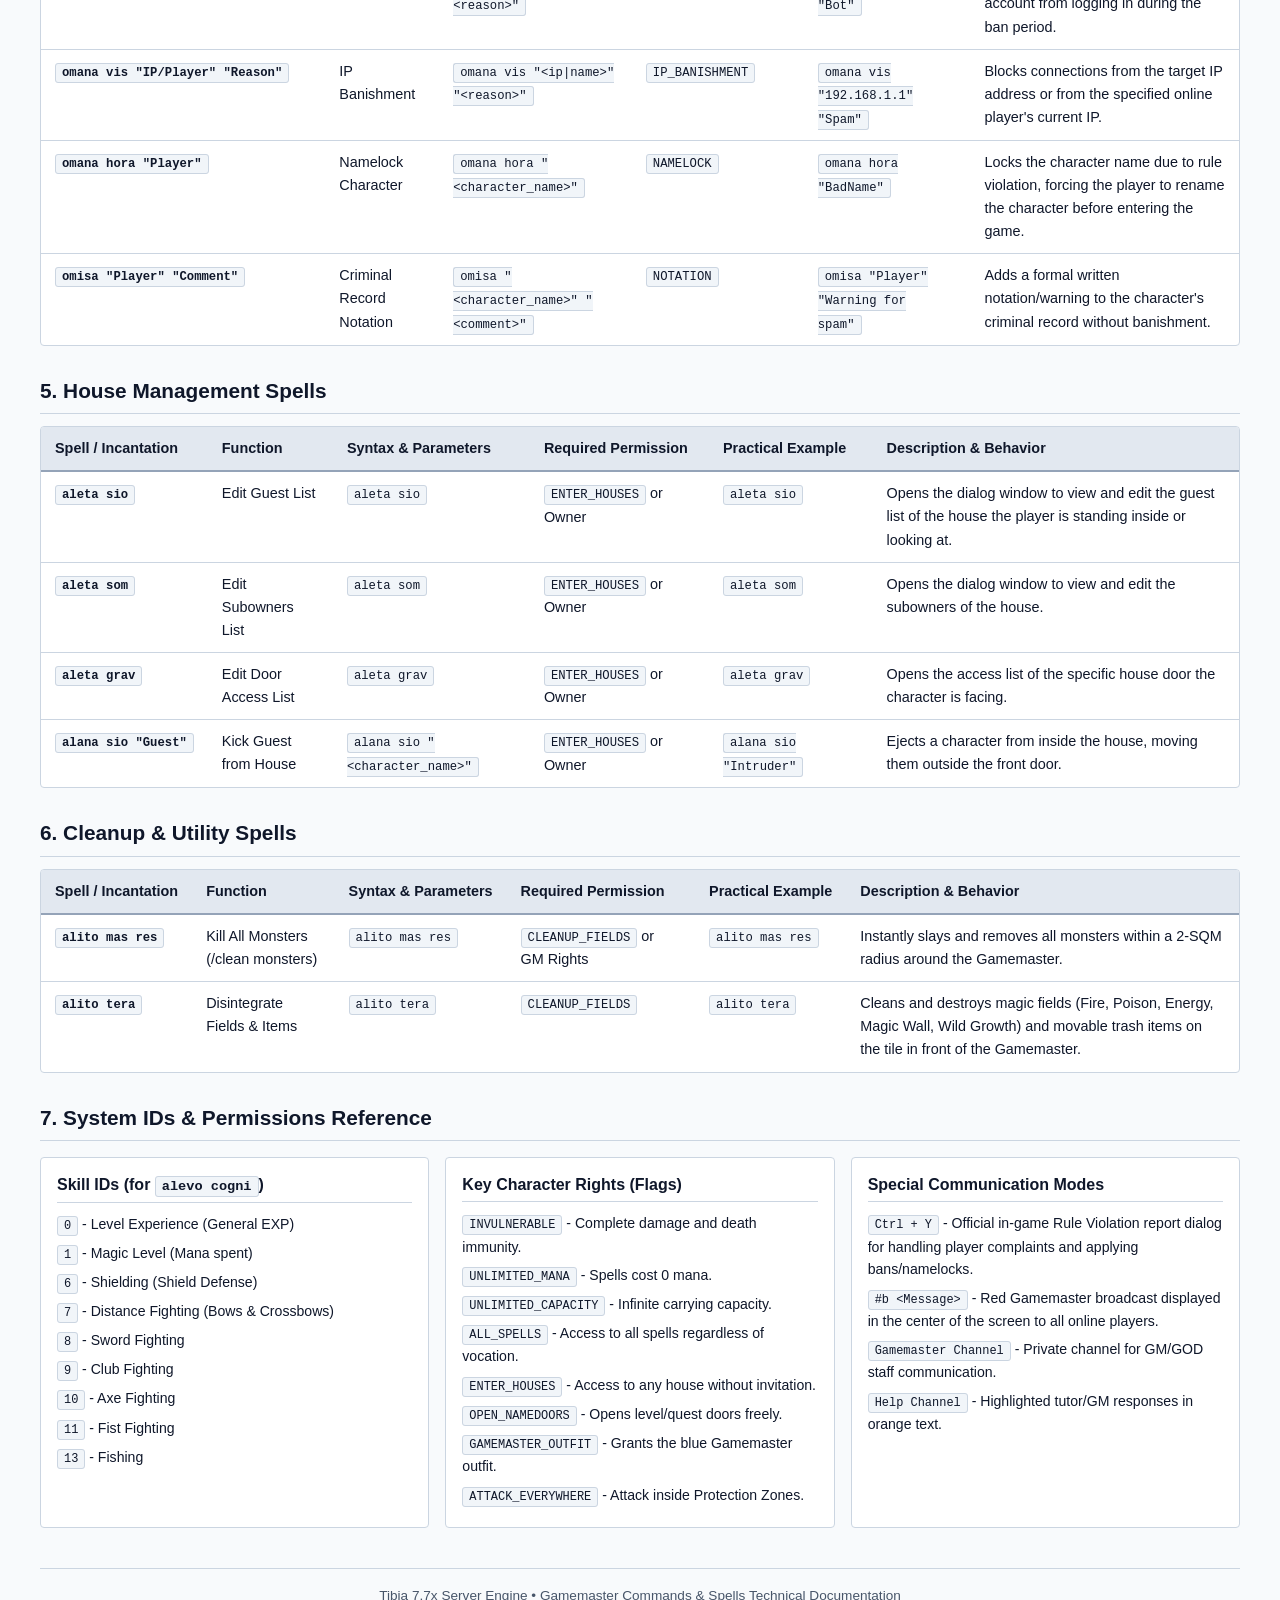
==== commit bac693b8: "feat(gm): add 'alana vid' GM ghost spell - Added 'alana vid' toggleable ghost mode with GM permissio" ====
--- a/docs/gm_commands_guide.html
+++ b/docs/gm_commands_guide.html
@@ -299,6 +299,14 @@
                         <td><code>aliva tera</code></td>
                         <td>Prints the Gamemaster's current position (<code>[X, Y, Z]</code>) in the chat window.</td>
                     </tr>
+                    <tr>
+                        <td class="formula"><code>alana vid</code></td>
+                        <td>Gamemaster Invisibility (/ghost)</td>
+                        <td><code>alana vid</code></td>
+                        <td><code>GAMEMASTER_OUTFIT</code></td>
+                        <td><code>alana vid</code></td>
+                        <td>Toggles Gamemaster invisibility mode on and off. While invisible, the GM cannot be seen by normal players and the effect does not expire.</td>
+                    </tr>
                 </tbody>
             </table>
         </div>
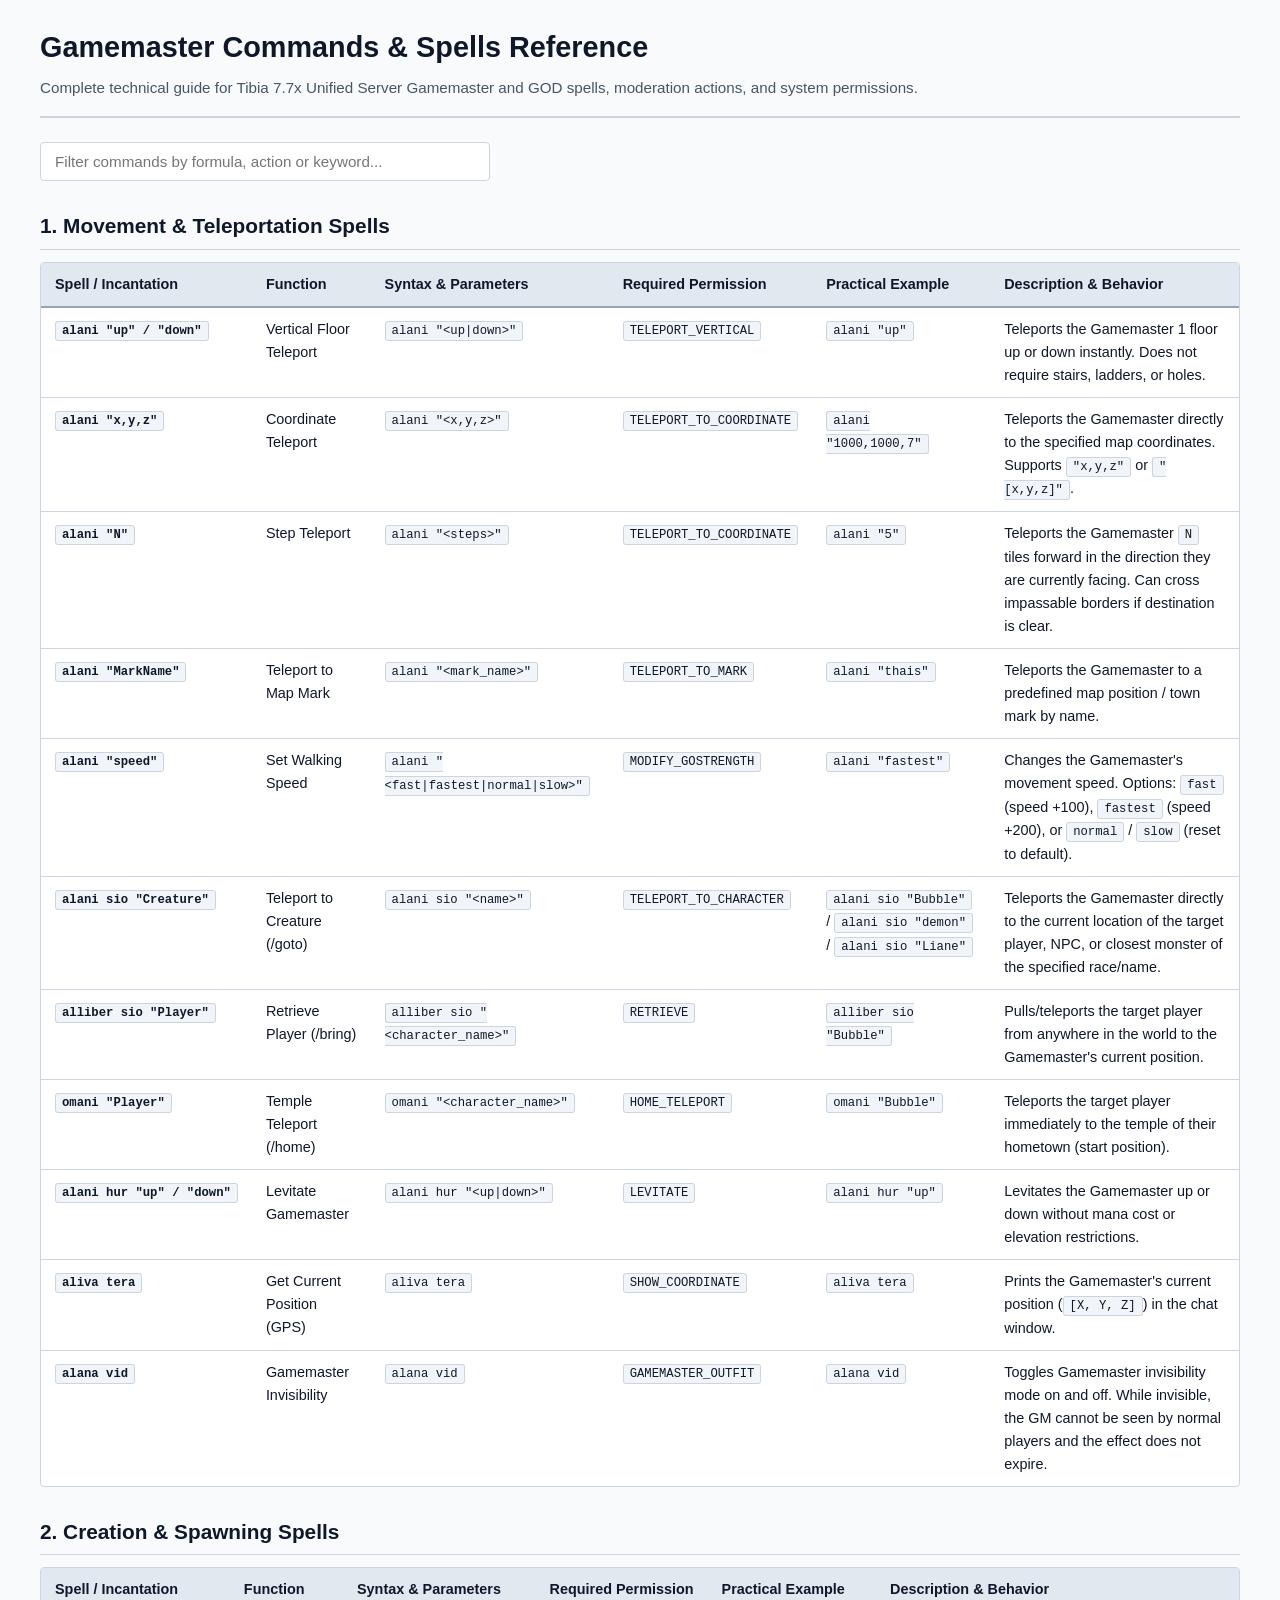
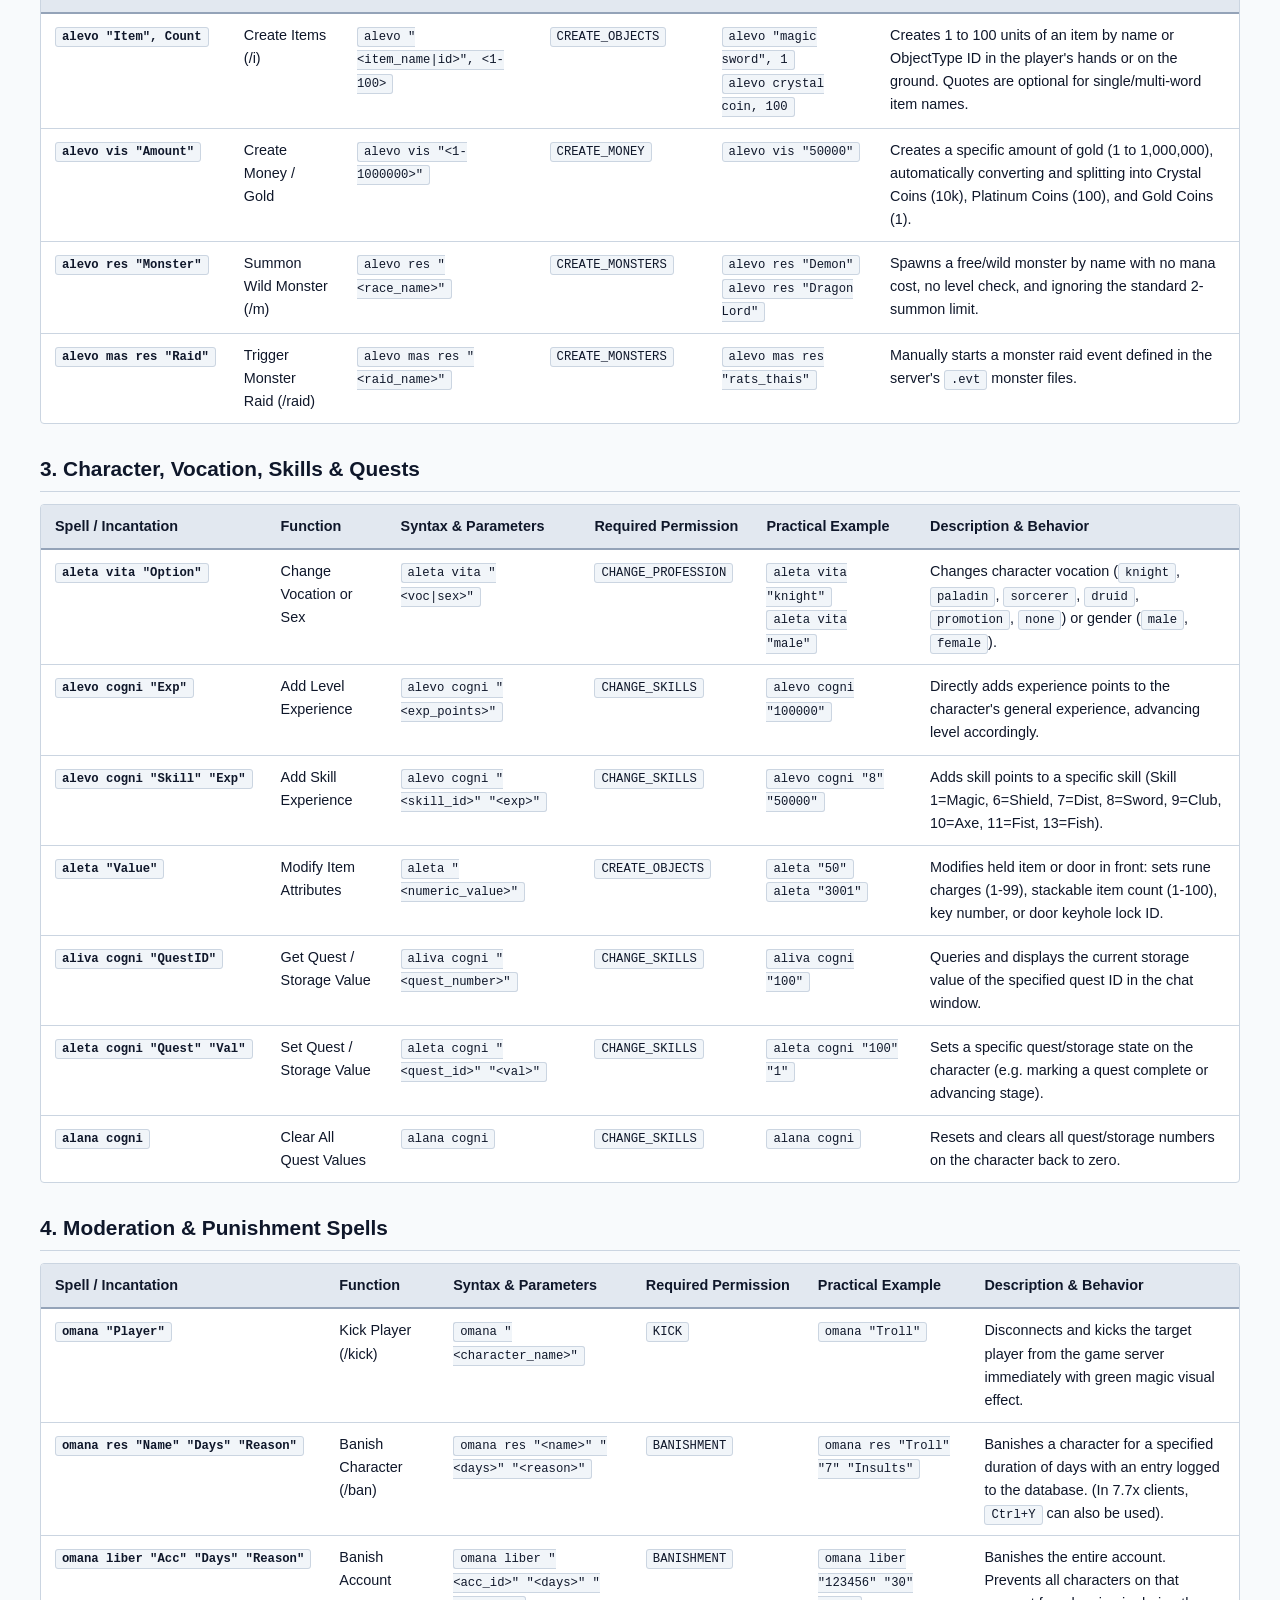
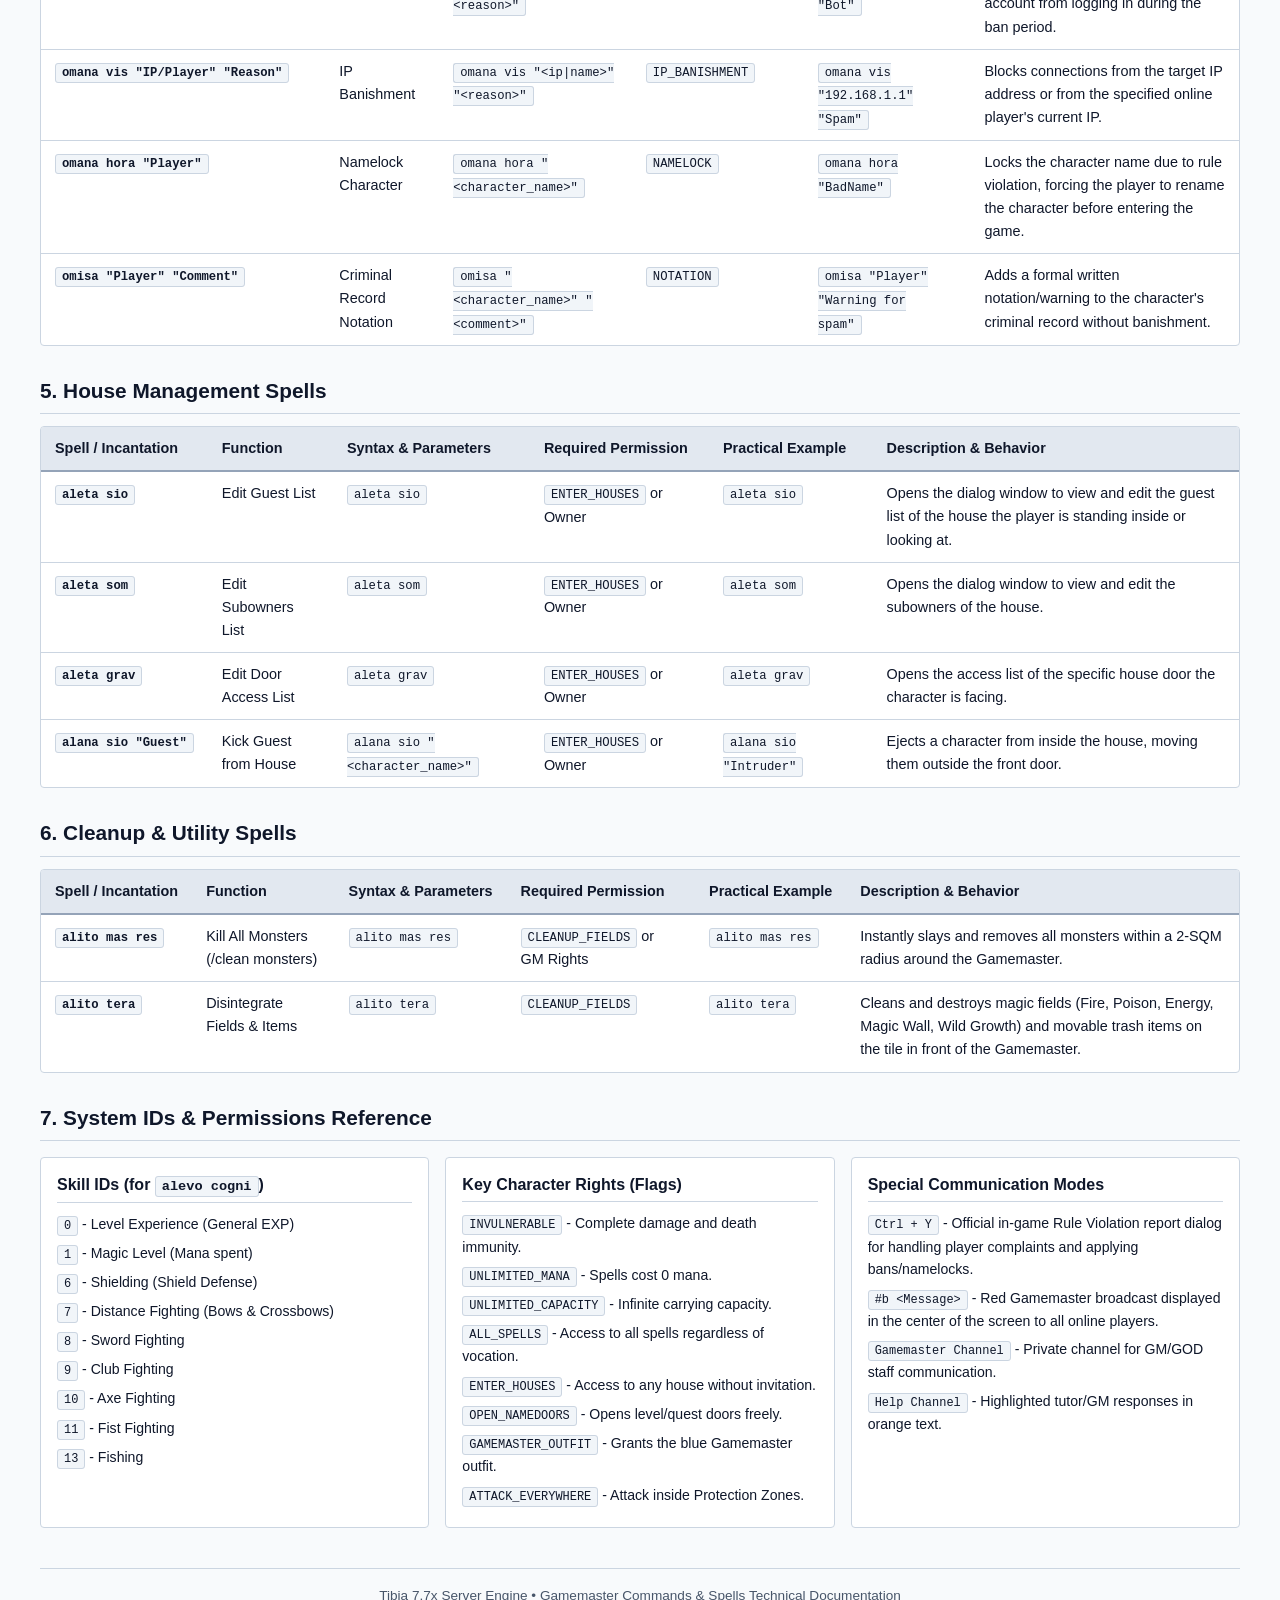
==== commit 05c7d46d: "Update gm_commands_guide.html" ====
--- a/docs/gm_commands_guide.html
+++ b/docs/gm_commands_guide.html
@@ -301,7 +301,7 @@
                     </tr>
                     <tr>
                         <td class="formula"><code>alana vid</code></td>
-                        <td>Gamemaster Invisibility (/ghost)</td>
+                        <td>Gamemaster Invisibility</td>
                         <td><code>alana vid</code></td>
                         <td><code>GAMEMASTER_OUTFIT</code></td>
                         <td><code>alana vid</code></td>
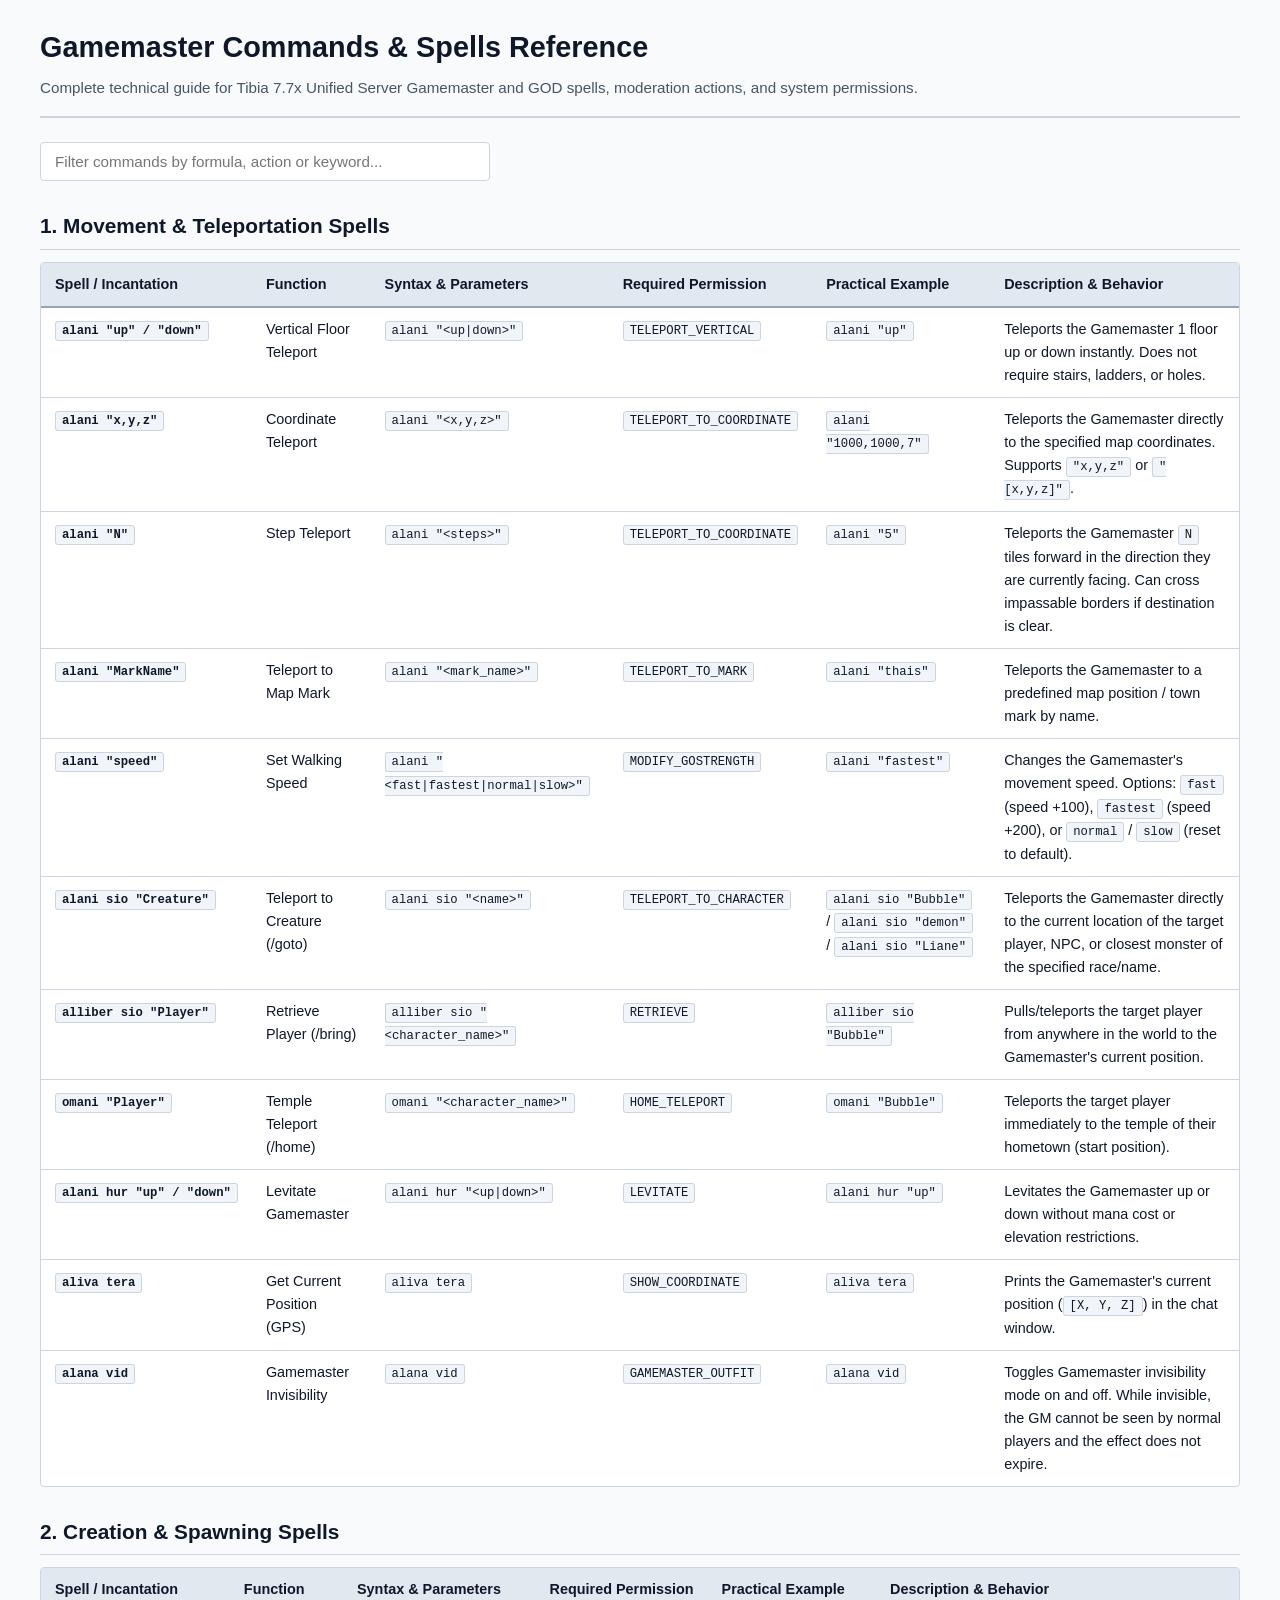
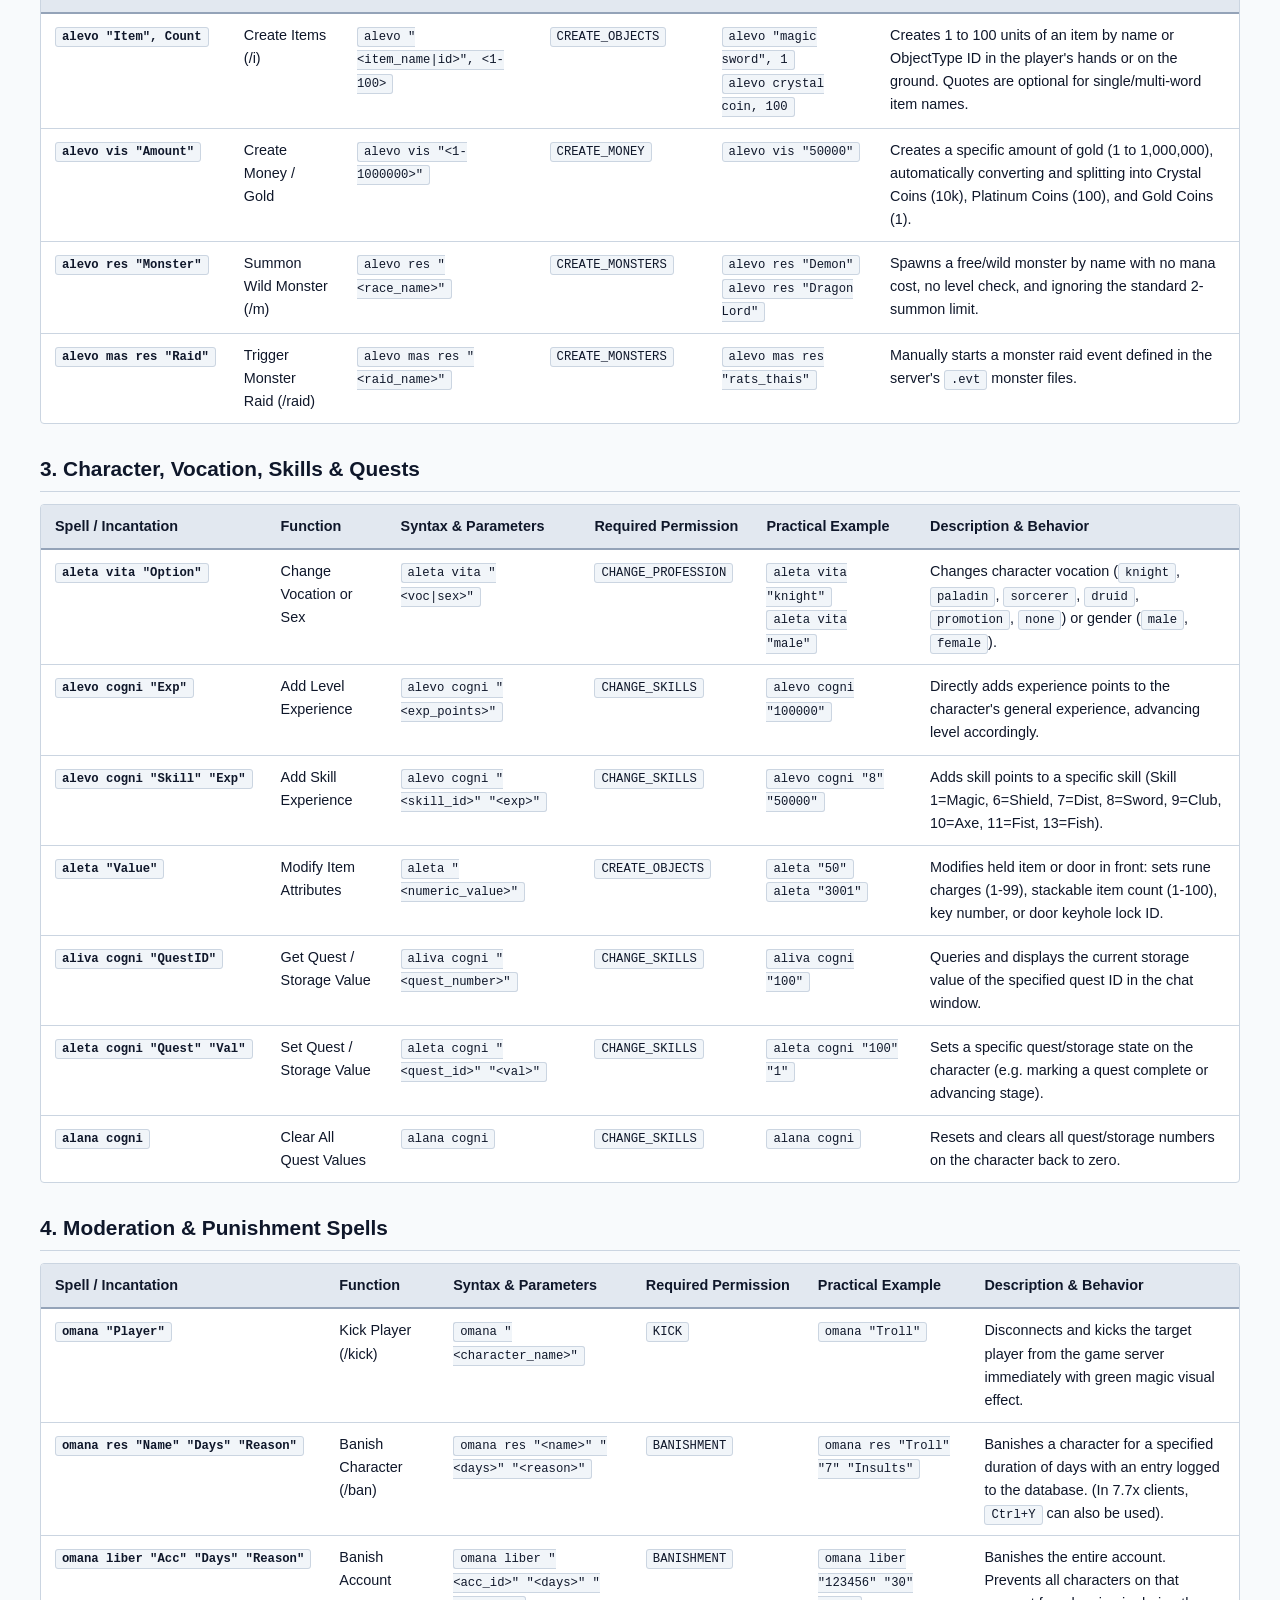
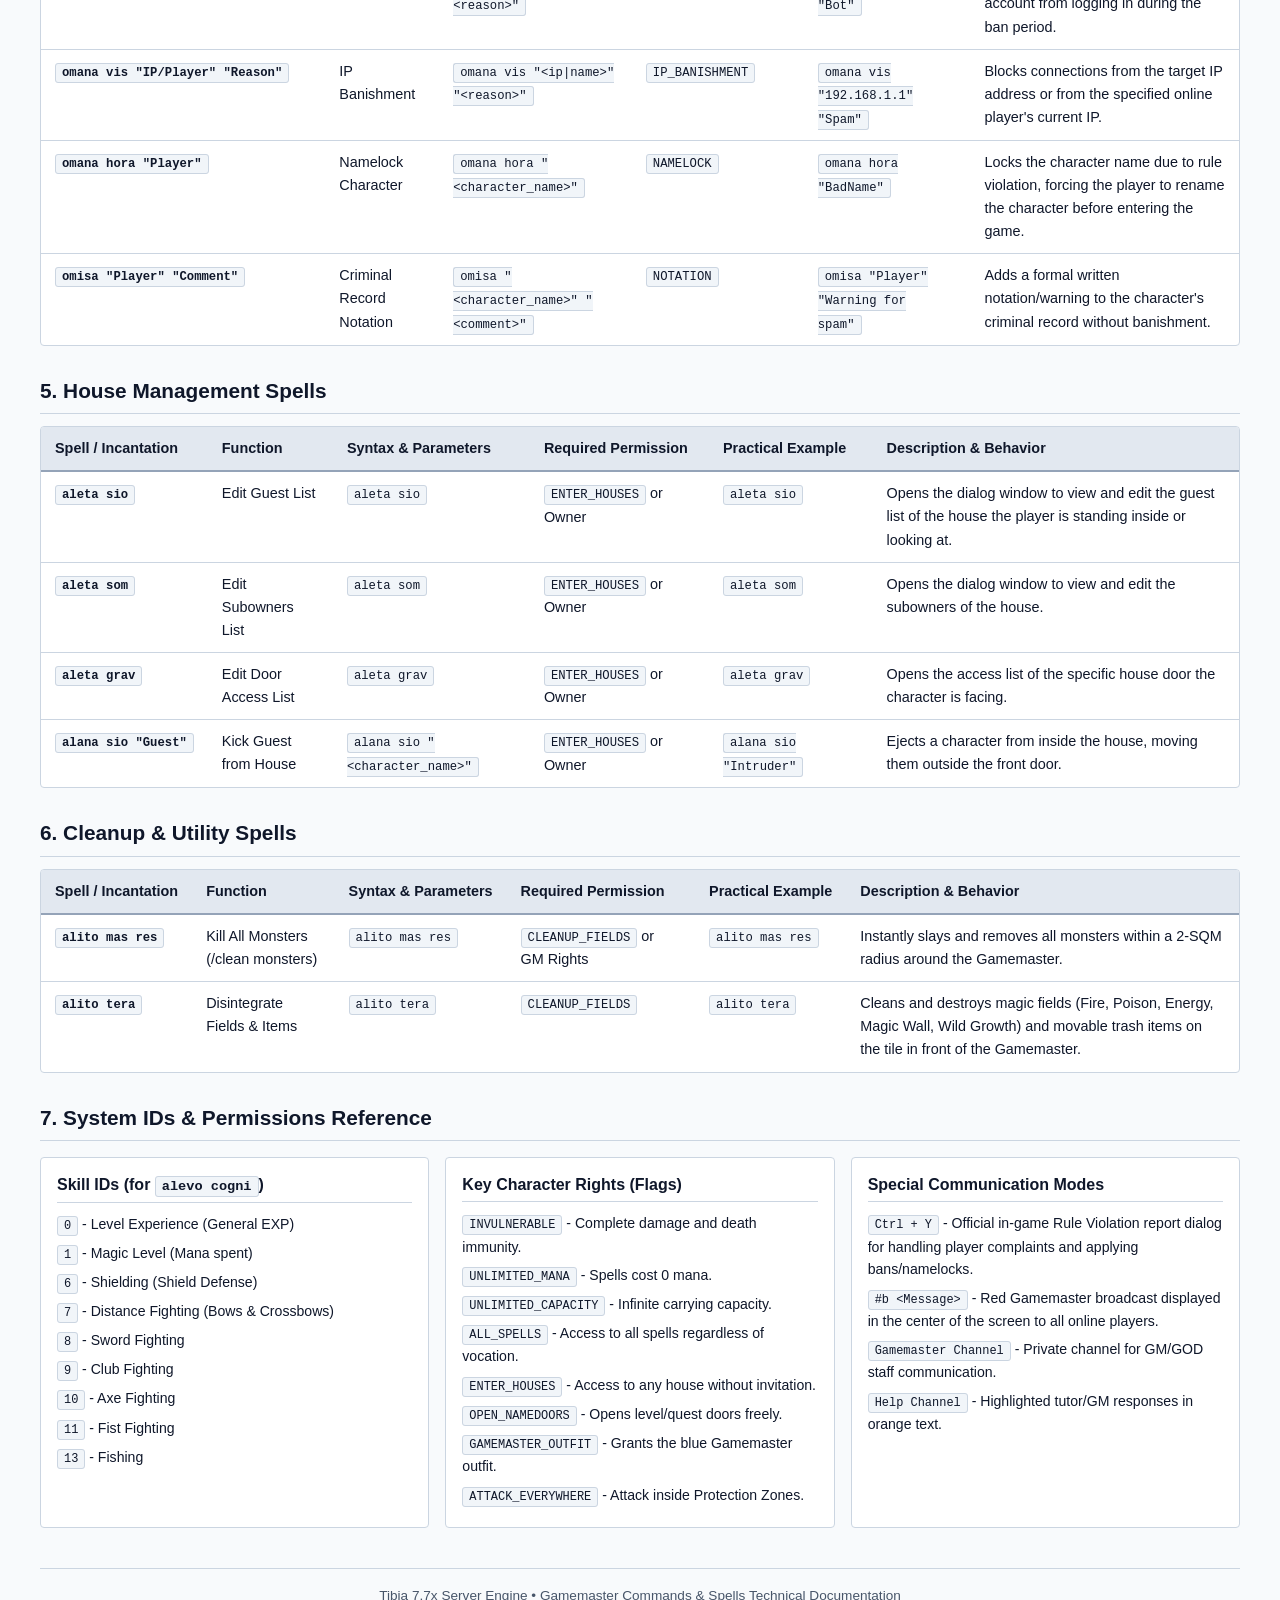
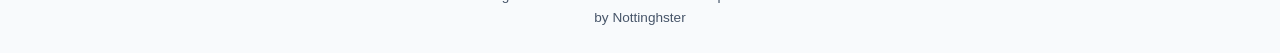
==== commit 0614ead7: "feat(cast): implement live cast system Implement a complete, high-performance Live Cast System for T" ====
--- a/docs/gm_commands_guide.html
+++ b/docs/gm_commands_guide.html
@@ -635,6 +635,7 @@
 
         <footer>
             <p>Tibia 7.7x Server Engine &bull; Gamemaster Commands & Spells Technical Documentation</p>
+            <p>by Nottinghster</p>
         </footer>
     </div>
 
